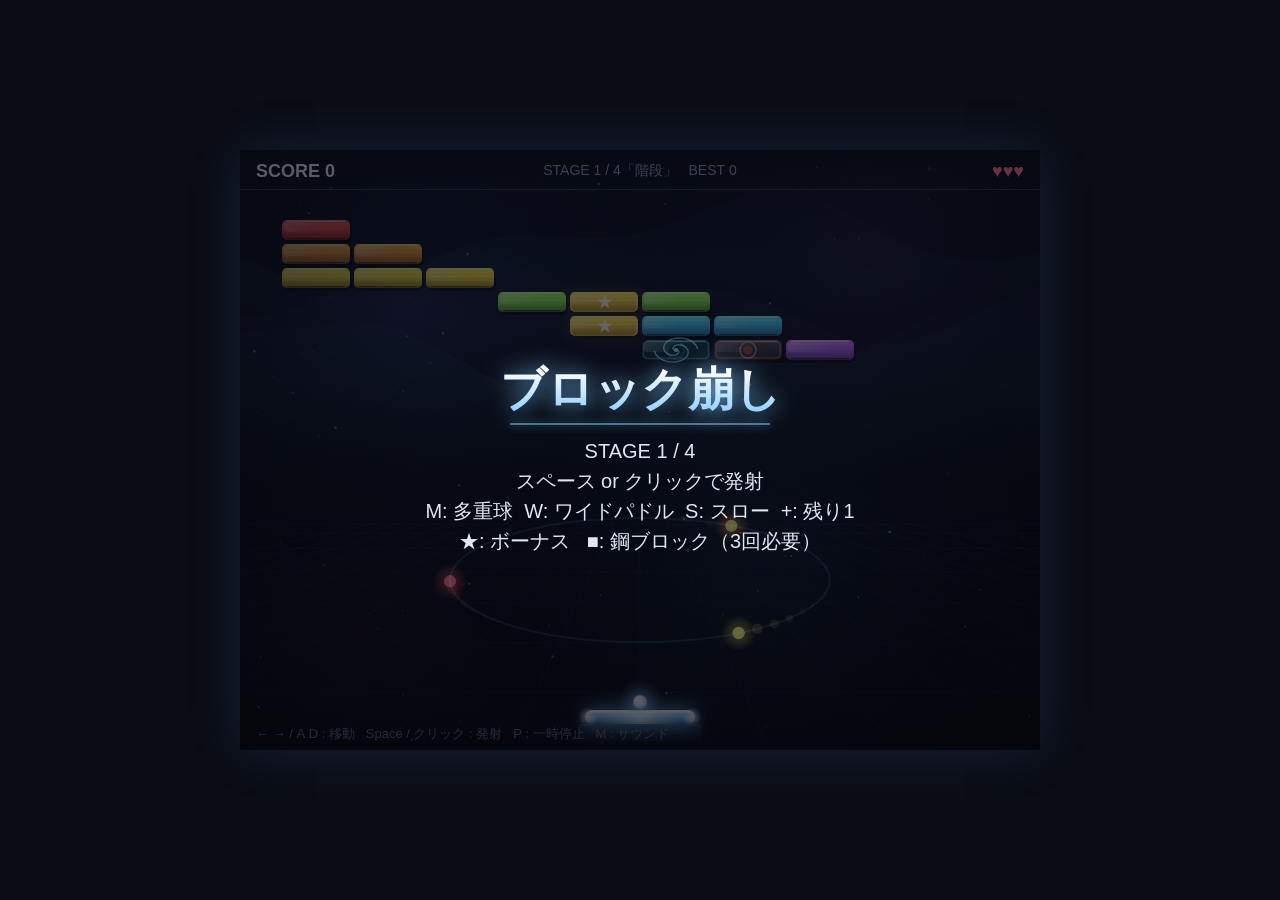
==== breakout.html @ e6abd3bf "新機能：ブロック配置パターンマップ51種（難易度別抽選で遊ぶたびに違うステージ）" ====
<!DOCTYPE html>
<html lang="ja">
<head>
<meta charset="UTF-8">
<title>ブロック崩し</title>
<style>
  html, body {
    margin: 0; height: 100%;
    background: #0a0d14;
    display: flex; align-items: center; justify-content: center;
    font-family: "Hiragino Kaku Gothic Pro", "Noto Sans JP", sans-serif;
  }
  canvas {
    background: #0b0f1a;
    box-shadow: 0 0 50px rgba(80, 140, 255, 0.15);
    max-width: 98vw; max-height: 98vh;
    touch-action: none;
  }
</style>
</head>
<body>
<canvas id="game" width="800" height="600"></canvas>
<script>
(() => {
"use strict";
const canvas = document.getElementById("game");
const ctx = canvas.getContext("2d");
const W = canvas.width, H = canvas.height;

// ---- 設定 ----
const PADDLE_BASE_W = 110, PADDLE_H = 14, PADDLE_Y = H - 40, PADDLE_SPEED = 520;
const BALL_R = 7, MAX_SPEED = 640;
const ROWS = 6, COLS = 10, GAP = 4, TOP = 70;
const BLOCK_W = 68, BLOCK_H = 20;
const ROW_COLORS = ["#ff5252", "#ff9f45", "#ffe14a", "#8bf05a", "#4ac6ff", "#b06bff"];
const STAGE_SPEEDS = [320, 375, 435, 500];
const CAP_R = 13, CAP_FALL = 130, CAP_DROP = 0.24;
const WIDE_MULT = 1.6, WIDE_TIME = 8;
const SLOW_MULT = 0.72, SLOW_TIME = 8;
const LASER_TIME = 7, LASER_CD = 0.5, FIRE_TIME = 6, SHIELD_TIME = 10;
// 反射角度ナビゲート（表示開始距離・線長・透明度をここで調整）
const NAV = { showDist: 240, len: 150, alpha: 0.34, dash: [5, 7] };
// 再帰ブロック（内部ミニステージ）
const RECURSE_BONUS = 500;
const MAX_LIVES = 5, MAX_BALLS = 8;
const CAP_TYPES = {
  multi: { label: "M", color: "#4ac6ff" },
  wide:  { label: "W", color: "#8bf05a" },
  slow:  { label: "S", color: "#ff9f45" },
  life:  { label: "+", color: "#ff52a3" },
  laser: { label: "L", color: "#ff6bd0" },
  fire:  { label: "F", color: "#ff7a3d" },
  shield:{ label: "D", color: "#59e6d0" }
};

function clamp(v, lo, hi) { return Math.max(lo, Math.min(hi, v)); }

function roundRect(x, y, w, h, r) {
  ctx.beginPath();
  if (ctx.roundRect) ctx.roundRect(x, y, w, h, r);
  else {
    ctx.moveTo(x + r, y);
    ctx.arcTo(x + w, y, x + w, y + h, r);
    ctx.arcTo(x + w, y + h, x, y + h, r);
    ctx.arcTo(x, y + h, x, y, r);
    ctx.arcTo(x, y, x + w, y, r);
    ctx.closePath();
  }
}

function shade(hex, amt) {
  const n = parseInt(hex.slice(1), 16);
  let r = (n >> 16) & 255, g = (n >> 8) & 255, b = n & 255;
  r = clamp(Math.round(r * (1 + amt)), 0, 255);
  g = clamp(Math.round(g * (1 + amt)), 0, 255);
  b = clamp(Math.round(b * (1 + amt)), 0, 255);
  return "rgb(" + r + "," + g + "," + b + ")";
}

function hexToRgba(hex, a) {
  const n = parseInt(hex.slice(1), 16);
  return "rgba(" + ((n >> 16) & 255) + "," + ((n >> 8) & 255) + "," + (n & 255) + "," + a + ")";
}

// ---- 状態 ----
const paddle = { x: W / 2 - PADDLE_BASE_W / 2, tx: W / 2 - PADDLE_BASE_W / 2, w: PADDLE_BASE_W };
let stage = 0;
let blocks = [], balls = [], caps = [];
let particles = [], popups = [], stars = [], rings = [], glows = [], sparks = [], dying = [], fireworks = [], shocks = [], meteors = [];
let score = 0, lives = 3, best = 0, combo = 0;
let state = "ready"; // ready | playing | paused | levelclear | win | lose
let wideT = 0, slowT = 0, clearT = 0, shakeT = 0, shakeMag = 0, comboT = 0;
let laserT = 0, laserCd = 0, fireT = 0, shieldT = 0;
let lasers = [];
// 階層システム（0=通常、1=内部ミニステージ）。将来の多階層拡張を見据えた構造。
let mode = 0;                 // 0 | 1
let zoom = { t: 0, dur: 0, x: 0, y: 0 }; // 突入/復帰のズーム演出
let savedOuter = null;        // 突入時の通常ステージ退避
let pendingRecurse = null;    // 復帰後に破壊する再帰ブロック
let returnToPaddle = false;   // 復帰演出終了後、ボールをパドル上の初期位置へ戻す
let justReturned = false;     // 復帰直後のready表示切り替え用
let navFade = 0;              // ナビ点線のフェード値
let paddleHitT = 0, wallHitT = 0, vignetteT = 0;
let muted = false;
try { best = parseInt(localStorage.getItem("breakout_best_v2"), 10) || 0; } catch (e) {}

function saveBest() {
  if (score > best) {
    best = score;
    try { localStorage.setItem("breakout_best_v2", String(best)); } catch (e) {}
  }
}

// ステージ配置パターンマップ（6行x10列 / 0=なし 1=通常 2=2打 3=3打）
const PATTERNS = [
  { n: "全埋め", g: ["1111111111","1111111111","1111111111","1111111111","1111111111","1111111111"] },
  { n: "市松", g: ["1212121212","2121212121","1212121212","2121212121","1212121212","2121212121"] },
  { n: "ダイヤ", g: ["0000110000","0011111100","0111111110","1111111111","0111111110","0011111100"] },
  { n: "要塞", g: ["1111111111","1222222221","1200000021","1200000021","1222222221","1111111111"] },
  { n: "ピラミッド", g: ["0000110000","0001111000","0011111100","0111111110","1111111111","1111111111"] },
  { n: "逆ピラミッド", g: ["1111111111","1111111111","0111111110","0011111100","0001111000","0000110000"] },
  { n: "大X", g: ["1000000001","0100000010","0010000100","0001001000","0000110000","0000110000"] },
  { n: "W字", g: ["1000000001","1001001001","1011001101","1111111111","1111111111","0111111110"] },
  { n: "アーチ", g: ["0001111000","0011111100","0110000110","1100000011","1100000011","1100000011"] },
  { n: "ねじれ", g: ["1111110000","0111111000","0011111100","0001111110","0000111111","0000011111"] },
  { n: "中央塊", g: ["0000000000","0001111000","0011111100","0011111100","0001111000","0000000000"] },
  { n: "両翼", g: ["1110000111","1110000111","1110000111","1110000111","1110000111","1110000111"] },
  { n: "中央縦壁", g: ["0000110000","0000110000","0000110000","0000110000","0000110000","0000110000"] },
  { n: "横じま", g: ["1111111111","0000000000","1111111111","0000000000","1111111111","0000000000"] },
  { n: "縦じま", g: ["1010101010","1010101010","1010101010","1010101010","1010101010","1010101010"] },
  { n: "枠", g: ["1111111111","1000000001","1000000001","1000000001","1000000001","1111111111"] },
  { n: "環", g: ["0111111110","1000000001","1001111001","1001111001","1000000001","0111111110"] },
  { n: "矢じり", g: ["0000110000","0001111000","0011001100","0110000110","1100000011","1000000001"] },
  { n: "ハート", g: ["0110000110","1111001111","1111111111","0111111110","0011111100","0001111000"] },
  { n: "すべすべ", g: ["0011111100","0111111110","1101101011","1111111111","0110110110","1100000011"] },
  { n: "かぎ括弧", g: ["1110000000","1110000000","1111111111","0000000111","0000000111","0000000111"] },
  { n: "ジグザグ", g: ["1110000000","0111000000","0011100000","0001110000","0000111000","0000011100"] },
  { n: "両端柱", g: ["1000000001","1000000001","1000000001","1000000001","1000000001","1111111111"] },
  { n: "階段", g: ["1000000000","1100000000","1110000000","0001110000","0000111000","0000011100"] },
  { n: "橋", g: ["1111111111","0000110000","0000110000","0000110000","0000110000","0000110000"] },
  { n: "トライデント", g: ["1100110011","1100110011","1100110011","1111111111","0000110000","0000110000"] },
  { n: "キャッスル", g: ["1001001001","1111111111","0111111110","0111111110","0111111110","1111111111"] },
  { n: "スロット", g: ["1111111111","1000000001","1011111101","1010000101","1011111101","1000000001"] },
  { n: "タイタン", g: ["3333333333","2222222222","1111111111","1111111111","1111111111","1111111111"] },
  { n: "前線", g: ["3222222223","2111111112","1111111111","0111111110","0011111100","0001111000"] },
  { n: "砲台", g: ["3000000003","1300000031","1130000311","1113003111","1111331111","1111111111"] },
  { n: "クォーター", g: ["3300000033","3300000033","0000000000","0000000000","3300000033","3300000033"] },
  { n: "中核", g: ["1111111111","1222222221","1233333321","1233333321","1222222221","1111111111"] },
  { n: "斜め市松", g: ["2121212121","1212121212","2121212121","1212121212","2121212121","1212121212"] },
  { n: "矢じり硬", g: ["0000330000","0003223000","0032112300","0321111230","3211111123","2111111112"] },
  { n: "二門", g: ["3300000033","1110000111","0111001110","0011111100","0001111000","0000110000"] },
  { n: "グラス", g: ["1111111111","0011111100","0001111000","0000110000","0001111000","0011111100"] },
  { n: "櫛", g: ["1111111111","1111111111","1010101010","1010101010","1010101010","1010101010"] },
  { n: "逆櫛", g: ["1010101010","1010101010","1010101010","1111111111","1111111111","1111111111"] },
  { n: "十字", g: ["0001111000","0001111000","1111111111","1111111111","0001111000","0001111000"] },
  { n: "ナックル", g: ["0111111110","1100000011","1000000001","1000000001","1100000011","0111111110"] },
  { n: "蜂の巣", g: ["0110011000","1111111111","0110011000","0110011000","1111111111","0110011000"] },
  { n: "稲妻", g: ["0001111111","0011111111","1111110000","0000000000","1111111111","1111111100"] },
  { n: "望楼", g: ["0001100000","0011110000","0111111000","1111111100","1111111110","1111111111"] },
  { n: "三峰", g: ["1100000011","1110000111","1111001111","1111111111","1111111111","1111111111"] },
  { n: "谷", g: ["1111001111","1111001111","0111001110","0110000110","0010000100","0000000000"] },
  { n: "額縁厚", g: ["2222222222","2000000002","2011111102","2011111102","2000000002","2222222222"] },
  { n: "羅針盤", g: ["0000300000","0000300000","3331113333","3331113333","0000300000","0000300000"] },
  { n: "凧", g: ["1111111111","0000000010","0111111010","0100001010","0101111010","0111111110"] },
  { n: "前衛線", g: ["2222222222","1111111111","0000000000","1111111111","0000000000","1100110011"] },
  { n: "渦", g: ["1111111111","0000000001","0111111101","0100000101","0111100101","0000000100"] },
];

// 難易度別インデックス（易:0-24中:25-42難:43-50）
const PAT_TIERS = [
  [0,1,2,4,5,6,10,11,12,13,14,15,16,17,20,21,22,23,24,36,39,45],
  [3,7,8,9,18,19,25,26,27,35,37,40,41,42,43,44,46,48,50],
  [28,29,30,31,32,33,34,38,47,49],
];
let stagePatternIdx = null; // 1プレイ中のステージ別パターン（reset(true)で再抽選）
let stageNames = ["", "", "", ""];
function pickStagePatterns() {
  const used = new Set();
  stagePatternIdx = [];
  stageNames = ["", "", "", ""];
  for (let s = 0; s < STAGE_SPEEDS.length; s++) {
    const tier = PAT_TIERS[Math.min(s, PAT_TIERS.length - 1)];
    let idx;
    do { idx = tier[(Math.random() * tier.length) | 0]; } while (used.has(idx));
    used.add(idx);
    stagePatternIdx[s] = idx;
  }
}
pickStagePatterns();

function makeBlocks(s) {
  const pat = PATTERNS[stagePatternIdx[s]];
  stageNames[s] = pat.n;
  const list = [];
  for (let r = 0; r < ROWS; r++) {
    for (let c = 0; c < COLS; c++) {
      const ch = pat.g[r].charCodeAt(c) - 48;
      if (ch <= 0) continue;
      const x = (W - (COLS * BLOCK_W + (COLS - 1) * GAP)) / 2 + c * (BLOCK_W + GAP);
      const y = TOP + r * (BLOCK_H + GAP);
      const hp = ch, kind = "normal";
      list.push({ x, y, w: BLOCK_W, h: BLOCK_H, hp, maxHp: hp, row: r, flash: 0, kind, hitX: 0, hitY: 0, hitShake: 0 });
    }
  }
  // ボーナス・鋼ブロックを配置
  if (list.length) {
    const bonusN = 2 + s;
    for (let i = 0; i < bonusN; i++) {
      const idx = (Math.random() * list.length) | 0;
      if (list[idx].kind === "normal") { list[idx].kind = "bonus"; list[idx].hp = list[idx].maxHp = 1; }
    }
    if (s >= 2) {
      const steelN = s === 3 ? 5 : 2;
      for (let i = 0; i < steelN; i++) {
        const idx = (Math.random() * list.length) | 0;
        if (list[idx].kind === "normal") { list[idx].kind = "steel"; list[idx].hp = list[idx].maxHp = 3; }
      }
    }
    const bombN = s >= 2 ? 2 : 1;
    for (let i = 0; i < bombN; i++) {
      const idx = (Math.random() * list.length) | 0;
      if (list[idx].kind === "normal") { list[idx].kind = "bomb"; list[idx].hp = list[idx].maxHp = 1; }
    }
    // 再帰ブロック（各ステージ1個）
    for (let i = 0; i < 12; i++) {
      const idx = (Math.random() * list.length) | 0;
      if (list[idx].kind === "normal") { list[idx].kind = "recurse"; list[idx].hp = list[idx].maxHp = 1; break; }
    }
  }
  return list;
}

function makeMiniBlocks() {
  // 内部ミニステージ用の固定レイアウト（12個）
  const list = [];
  const bw = 46, bh = 16, gap = 4;
  const rows = [
    [1, 1, 1, 1, 1],
    [0, 1, 1, 1, 0],
    [1, 2, 2, 2, 1],
  ];
  const x0 = (W - (5 * bw + 4 * gap)) / 2;
  const y0 = 130;
  for (let r = 0; r < rows.length; r++) {
    for (let c = 0; c < 5; c++) {
      const hp = rows[r][c];
      if (!hp) continue;
      list.push({ x: x0 + c * (bw + gap), y: y0 + r * (bh + gap), w: bw, h: bh, hp, maxHp: hp, row: r, flash: 0, kind: hp >= 2 ? "bonus" : "normal", hitX: 0, hitY: 0, hitShake: 0 });
    }
  }
  return list;
}

function makeStars() {
  const list = [];
  for (let i = 0; i < 140; i++) {
    const depth = Math.random();
    list.push({
      x: Math.random() * W, y: Math.random() * H,
      r: 0.4 + depth * 1.8, ph: Math.random() * Math.PI * 2,
      tw: 0.8 + Math.random() * 2.4, vy: 2 + depth * 14,
      depth, cross: Math.random() < 0.12
    });
  }
  return list;
}

function makeNebula() {
  const off = document.createElement("canvas");
  off.width = W; off.height = H;
  const oc = off.getContext("2d");
  const blobs = [
    { x: W * 0.2, y: H * 0.25, r: 260, c: "rgba(70,110,220,0.16)" },
    { x: W * 0.8, y: H * 0.15, r: 220, c: "rgba(150,70,200,0.13)" },
    { x: W * 0.65, y: H * 0.7, r: 300, c: "rgba(40,140,190,0.10)" },
    { x: W * 0.15, y: H * 0.8, r: 200, c: "rgba(200,80,140,0.08)" }
  ];
  for (const b of blobs) {
    const g = oc.createRadialGradient(b.x, b.y, 0, b.x, b.y, b.r);
    g.addColorStop(0, b.c);
    g.addColorStop(1, "rgba(0,0,0,0)");
    oc.fillStyle = g;
    oc.fillRect(b.x - b.r, b.y - b.r, b.r * 2, b.r * 2);
  }
  return off;
}
const nebulaImg = makeNebula();

function drawMiniBackground(t) {
  // 内部ステージ専用背景：深い青緑＋遠近の渦と枠
  const bg = ctx.createLinearGradient(0, 0, 0, H);
  bg.addColorStop(0, "#041a20");
  bg.addColorStop(0.6, "#03141a");
  bg.addColorStop(1, "#01080c");
  ctx.fillStyle = bg;
  ctx.fillRect(0, 0, W, H);
  // 背景の渦（内側へ続く空間の表現）
  ctx.save();
  ctx.globalAlpha = 0.10;
  ctx.strokeStyle = "#3fd0e8";
  ctx.lineWidth = 1.2;
  const cx = W / 2, cy = H * 0.42;
  for (const off of [0, Math.PI]) {
    ctx.beginPath();
    for (let i = 0; i <= 90; i++) {
      const a = t * 0.35 + off + i * 0.14;
      const r = 8 + i * 4.2;
      const px = cx + Math.cos(a) * r, py = cy + Math.sin(a) * r * 0.62;
      if (i === 0) ctx.moveTo(px, py); else ctx.lineTo(px, py);
    }
    ctx.stroke();
  }
  ctx.restore();
  // 内側の発光枠
  ctx.save();
  ctx.strokeStyle = "rgba(126,232,255,0.35)";
  ctx.lineWidth = 2;
  ctx.shadowColor = "#7ee8ff";
  ctx.shadowBlur = 14;
  roundRect(10, 48, W - 20, H - 58, 12);
  ctx.stroke();
  ctx.restore();
  // 四点のコーナーマーカー
  ctx.save();
  ctx.strokeStyle = "rgba(126,232,255,0.6)";
  ctx.lineWidth = 2.5;
  for (const [gx, gy, sx, sy] of [[16, 54, 1, 1], [W - 16, 54, -1, 1], [16, H - 16, 1, -1], [W - 16, H - 16, -1, -1]]) {
    ctx.beginPath();
    ctx.moveTo(gx + sx * 18, gy);
    ctx.lineTo(gx, gy);
    ctx.lineTo(gx, gy + sy * 18);
    ctx.stroke();
  }
  ctx.restore();
}

function drawBackground(t) {
  if (mode === 1) { drawMiniBackground(t); return; }
  const bg = ctx.createLinearGradient(0, 0, 0, H);
  bg.addColorStop(0, "#0d1526");
  bg.addColorStop(0.5, "#0a0f1d");
  bg.addColorStop(1, "#05070d");
  ctx.fillStyle = bg;
  ctx.fillRect(0, 0, W, H);

  ctx.drawImage(nebulaImg, 0, 0);

  // 床の遠近グリッド（下部に奥行き）
  ctx.save();
  ctx.globalAlpha = 0.10;
  ctx.strokeStyle = "#4a76b8";
  ctx.lineWidth = 1;
  const horizon = H * 0.62;
  for (let i = 1; i <= 8; i++) {
    const y = horizon + Math.pow(i / 8, 2.2) * (H - horizon);
    ctx.beginPath();
    ctx.moveTo(0, y); ctx.lineTo(W, y);
    ctx.stroke();
  }
  for (let i = -10; i <= 10; i++) {
    ctx.beginPath();
    ctx.moveTo(W / 2 + i * 26, horizon);
    ctx.lineTo(W / 2 + i * 130, H);
    ctx.stroke();
  }
  ctx.restore();

  // オーロラ
  ctx.save();
  ctx.globalCompositeOperation = "lighter";
  for (let k = 0; k < 3; k++) {
    const hue = [200, 265, 165][k];
    const yBase = 90 + k * 55;
    const grad = ctx.createLinearGradient(0, yBase - 70, 0, yBase + 130);
    grad.addColorStop(0, "hsla(" + hue + ",80%,60%,0)");
    grad.addColorStop(0.5, "hsla(" + hue + ",80%,60%,0.055)");
    grad.addColorStop(1, "hsla(" + hue + ",80%,60%,0)");
    ctx.fillStyle = grad;
    ctx.beginPath();
    ctx.moveTo(0, H);
    for (let x = 0; x <= W; x += 16) {
      const y = yBase + Math.sin(x * 0.008 + t * 0.35 + k * 2.1) * 34 + Math.sin(x * 0.021 - t * 0.22 + k) * 16;
      ctx.lineTo(x, y);
    }
    ctx.lineTo(W, H);
    ctx.closePath();
    ctx.fill();
  }
  ctx.restore();

  // 星（遠景→近景、瞬きと流線）
  for (const s of stars) {
    const a = 0.12 + 0.5 * s.depth * (0.5 + 0.5 * Math.sin(t * s.tw + s.ph));
    ctx.fillStyle = "rgba(190,210,255," + a.toFixed(2) + ")";
    ctx.fillRect(s.x, s.y, s.r, s.r);
    if (s.cross && s.depth > 0.7) {
      ctx.save();
      ctx.globalAlpha = a * 0.8;
      ctx.strokeStyle = "rgba(210,230,255,0.8)";
      ctx.lineWidth = 0.8;
      ctx.beginPath();
      ctx.moveTo(s.x - 3, s.y); ctx.lineTo(s.x + 3, s.y);
      ctx.moveTo(s.x, s.y - 3); ctx.lineTo(s.x, s.y + 3);
      ctx.stroke();
      ctx.restore();
    }
  }

  // 流れ星
  ctx.save();
  ctx.globalCompositeOperation = "lighter";
  for (const m of meteors) {
    const a = m.life / m.max;
    const vm = Math.hypot(m.vx, m.vy) || 1;
    const tl = 60 * a;
    const g = ctx.createLinearGradient(m.x, m.y, m.x - (m.vx / vm) * tl, m.y - (m.vy / vm) * tl);
    g.addColorStop(0, "rgba(220,240,255," + (0.8 * a).toFixed(2) + ")");
    g.addColorStop(1, "rgba(220,240,255,0)");
    ctx.strokeStyle = g;
    ctx.lineWidth = 1.8;
    ctx.beginPath();
    ctx.moveTo(m.x, m.y);
    ctx.lineTo(m.x - (m.vx / vm) * tl, m.y - (m.vy / vm) * tl);
    ctx.stroke();
    ctx.fillStyle = "rgba(240,250,255," + (0.9 * a).toFixed(2) + ")";
    ctx.beginPath();
    ctx.arc(m.x, m.y, 1.6, 0, Math.PI * 2);
    ctx.fill();
  }
  ctx.restore();
}

function reset(full) {
  if (full) { stage = 0; score = 0; lives = 3; pickStagePatterns(); }
  blocks = makeBlocks(stage);
  balls = [{ x: paddle.x + paddle.w / 2, y: PADDLE_Y - BALL_R - 1, vx: 0, vy: 0, stuck: true, sp: STAGE_SPEEDS[stage], trail: [] }];
  caps = []; particles = []; popups = []; rings = [];
  glows = []; sparks = []; dying = []; fireworks = []; shocks = []; meteors = []; lasers = [];
  combo = 0; wideT = 0; slowT = 0; shakeT = 0;
  laserT = 0; laserCd = 0; fireT = 0; shieldT = 0;
  state = "ready";
}

function launch() {
  let launched = false;
  for (const b of balls) {
    if (b.stuck) {
      const a = -Math.PI / 2 + (Math.random() * 0.6 - 0.3);
      b.vx = Math.cos(a) * b.sp;
      b.vy = Math.sin(a) * b.sp;
      b.stuck = false;
      launched = true;
    }
  }
  if (launched) { state = "playing"; justReturned = false; }
}

function togglePause() {
  if (state === "playing" || state === "ready") state = "paused";
  else if (state === "paused") state = balls.some(b => b.stuck) ? "ready" : "playing";
}

// ---- 効果 ----
function spawnBurst(x, y, color, n) {
  for (let i = 0; i < n; i++) {
    const a = Math.random() * Math.PI * 2, sp = 60 + Math.random() * 140;
    particles.push({ x, y, vx: Math.cos(a) * sp, vy: Math.sin(a) * sp, life: 0.5 + Math.random() * 0.3, max: 0.8, color, r: 2 + Math.random() * 2.5 });
  }
}
function spawnShards(bl, color) {
  const hw = bl.w / 2, hh = bl.h / 2;
  for (let i = 0; i < 6; i++) {
    const sx = bl.x + (i % 3) * hw, sy = bl.y + (i < 3 ? 0 : hh);
    particles.push({
      x: sx + hw / 2, y: sy + hh / 2,
      vx: (sx - bl.x - hw + (Math.random() * 20 - 10)) * 2.2,
      vy: -60 - Math.random() * 120,
      g: 420, rot: Math.random() * Math.PI, vr: (Math.random() * 2 - 1) * 8,
      life: 0.55 + Math.random() * 0.25, max: 0.8, color,
      r: Math.min(hw, hh) * (0.5 + Math.random() * 0.35), shard: true
    });
  }
}
function addPopup(x, y, text, color) {
  popups.push({ x, y, text, color, life: 0.8, max: 0.8 });
}
function shake(mag, dur) { shakeMag = mag; shakeT = dur; }
function spawnRing(x, y, color, max) {
  rings.push({ x, y, r: 6, max: max || 34, life: 0.35, maxLife: 0.35, color });
}
function spawnShock(x, y, color) {
  shocks.push({ x, y, r: 4, life: 0.4, maxLife: 0.4, color });
}
function addGlow(x, y, r, color, strength) {
  glows.push({ x, y, r, color, s: strength });
}
function spawnSparks(x, y, color, n, spread) {
  for (let i = 0; i < n; i++) {
    const a = Math.random() * Math.PI * 2;
    const sp = 60 + Math.random() * (spread || 180);
    sparks.push({ x, y, vx: Math.cos(a) * sp, vy: Math.sin(a) * sp - 40, life: 0.25 + Math.random() * 0.3, max: 0.55, color, len: 3 + Math.random() * 5 });
  }
}
function spawnFirework(x, y) {
  const hue = (Math.random() * 360) | 0;
  const n = 26 + (Math.random() * 14 | 0);
  for (let i = 0; i < n; i++) {
    const a = (i / n) * Math.PI * 2 + Math.random() * 0.2;
    const sp = 90 + Math.random() * 160;
    fireworks.push({ x, y, vx: Math.cos(a) * sp, vy: Math.sin(a) * sp, life: 0.7 + Math.random() * 0.5, max: 1.2, color: "hsl(" + hue + ",90%,65%)" });
  }
  spawnRing(x, y, "hsl(" + hue + ",90%,70%)", 60);
}

// ---- 音 ----
let actx = null;
function initAudio() {
  if (!actx) {
    try { actx = new (window.AudioContext || window.webkitAudioContext)(); } catch (e) { actx = null; }
  }
  if (actx && actx.state === "suspended") actx.resume();
}
function beep(freq, dur, type, gain) {
  if (!actx || muted) return;
  try {
    const o = actx.createOscillator(), g = actx.createGain();
    o.type = type || "sine";
    o.frequency.value = freq;
    g.gain.setValueAtTime(gain || 0.15, actx.currentTime);
    g.gain.exponentialRampToValueAtTime(0.001, actx.currentTime + dur);
    o.connect(g).connect(actx.destination);
    o.start();
    o.stop(actx.currentTime + dur);
  } catch (e) { /* 音はなくてもいい */ }
}

function winJingle() {
  [523, 659, 784, 1047].forEach((f, i) => setTimeout(() => beep(f, 0.22, "triangle", 0.2), i * 130));
}

// ---- 入力 ----
const keys = {};
addEventListener("keydown", (e) => {
  if (["Space", "ArrowLeft", "ArrowRight", "ArrowUp", "ArrowDown"].includes(e.code)) e.preventDefault();
  keys[e.code] = true;
  initAudio();
  if (e.code === "Space" && state === "ready") launch();
  if ((e.code === "Enter" || e.code === "Space") && (state === "win" || state === "lose")) reset(true);
  if ((e.code === "KeyP" || e.code === "Escape") && !e.repeat) togglePause();
  if (e.code === "KeyM" && !e.repeat) muted = !muted;
});
addEventListener("keyup", (e) => { keys[e.code] = false; });

function pointerX(e) {
  const rect = canvas.getBoundingClientRect();
  return (e.clientX - rect.left) * (W / rect.width);
}
function movePaddle(x) {
  paddle.tx = clamp(x - paddle.w / 2, 0, W - paddle.w);
}
canvas.addEventListener("mousemove", (e) => movePaddle(pointerX(e)));
canvas.addEventListener("mousedown", () => {
  initAudio();
  if (state === "ready") launch();
  else if (state === "paused") state = balls.some(b => b.stuck) ? "ready" : "playing";
  else if (state === "win" || state === "lose") reset(true);
});
canvas.addEventListener("touchstart", (e) => {
  e.preventDefault();
  initAudio();
  if (e.touches.length) movePaddle(pointerX(e.touches[0]));
  if (state === "ready") launch();
  else if (state === "paused") state = balls.some(b => b.stuck) ? "ready" : "playing";
  else if (state === "win" || state === "lose") reset(true);
}, { passive: false });
canvas.addEventListener("touchmove", (e) => {
  e.preventDefault();
  if (e.touches.length) movePaddle(pointerX(e.touches[0]));
}, { passive: false });

// ---- 衝突 ----
function collideWalls(b) {
  if (b.x < BALL_R) { b.x = BALL_R; b.vx = Math.abs(b.vx); beep(150, 0.05, "square", 0.12); spawnSparks(BALL_R, b.y, "#9ecbff", 6, 140); wallHitT = 0.12; }
  else if (b.x > W - BALL_R) { b.x = W - BALL_R; b.vx = -Math.abs(b.vx); beep(150, 0.05, "square", 0.12); spawnSparks(W - BALL_R, b.y, "#9ecbff", 6, 140); wallHitT = 0.12; }
  if (b.y < BALL_R) { b.y = BALL_R; b.vy = Math.abs(b.vy); beep(150, 0.05, "square", 0.12); spawnSparks(b.x, BALL_R, "#9ecbff", 6, 140); wallHitT = 0.12; }
}

// 水平走行防止：バー接触・ブロック破壊から一定時間経過すると斜め上へ修正
const IDLE_STEER = 10;
function steerIdleBalls(dt) {
  for (const b of balls) {
    if (b.stuck) continue;
    b.idleT = (b.idleT || 0) + dt;
    if (b.idleT >= IDLE_STEER) {
      b.idleT = 0;
      const sp = Math.hypot(b.vx, b.vy) || b.sp;
      const a = Math.atan2(b.vy, b.vx);
      const dir = b.vx >= 0 ? 1 : -1;
      const na = dir === 1 ? -Math.PI / 4 : -Math.PI * 3 / 4;
      let da = na - a;
      while (da > Math.PI) da -= Math.PI * 2;
      while (da < -Math.PI) da += Math.PI * 2;
      const turn = clamp(da, -0.5, 0.5);
      const a2 = a + turn;
      b.vx = Math.cos(a2) * sp;
      b.vy = Math.sin(a2) * sp;
      if (b.vy > -sp * 0.35) b.vy = -sp * 0.35;
      spawnRing(b.x, b.y, "#7ec8ff", 26);
      beep(320, 0.05, "sine", 0.1);
    }
  }
}

function collidePaddle(b) {
  if (b.vy <= 0) return;
  if (b.y + BALL_R >= PADDLE_Y && b.y - BALL_R < PADDLE_Y + PADDLE_H &&
      b.x >= paddle.x - BALL_R && b.x <= paddle.x + paddle.w + BALL_R) {
    const rel = clamp((b.x - (paddle.x + paddle.w / 2)) / (paddle.w / 2), -1, 1);
    const a = rel * (Math.PI * 0.35);
    b.sp = Math.min(b.sp * 1.05, MAX_SPEED);
    b.vx = Math.sin(a) * b.sp;
    b.vy = -Math.cos(a) * b.sp;
    b.y = PADDLE_Y - BALL_R;
    b.idleT = 0;
    paddleHitT = 0.18;
    spawnSparks(b.x, PADDLE_Y, wideT > 0 ? "#8bf05a" : "#6ab8ff", 8, 200);
    spawnRing(b.x, PADDLE_Y, wideT > 0 ? "#8bf05a" : "#6ab8ff", 26);
    if (combo >= 3) addPopup(b.x, b.y - 26, "COMBO " + combo, "#ffe14a");
    combo = 0;
    beep(240, 0.06, "square", 0.18);
  }
}

function dropCap(bl) {
  const types = ["multi", "wide", "slow", "life", "laser", "fire", "shield"];
  caps.push({ x: bl.x + bl.w / 2, y: bl.y + bl.h / 2, type: types[(Math.random() * types.length) | 0] });
}

function maybeDropCap(bl) {
  if (Math.random() >= CAP_DROP) return;
  dropCap(bl);
}

function applyCap(c) {
  beep(660, 0.12, "sine", 0.22);
  spawnBurst(c.x, c.y, CAP_TYPES[c.type].color, 10);
  if (c.type === "multi") {
    const src = balls.find(x => !x.stuck);
    if (src && balls.length < MAX_BALLS) {
      const a = Math.atan2(src.vy, src.vx) + (Math.random() < 0.5 ? 0.5 : -0.5);
      balls.push({ x: src.x, y: src.y, vx: Math.cos(a) * src.sp, vy: Math.sin(a) * src.sp, stuck: false, sp: src.sp, trail: [] });
    }
  } else if (c.type === "wide") {
    wideT = WIDE_TIME;
  } else if (c.type === "slow") {
    slowT = SLOW_TIME;
  } else if (c.type === "life") {
    lives = Math.min(lives + 1, MAX_LIVES);
  } else if (c.type === "laser") {
    laserT = LASER_TIME;
  } else if (c.type === "fire") {
    fireT = FIRE_TIME;
  } else if (c.type === "shield") {
    shieldT = SHIELD_TIME;
  }
}

function enterRecurse(bl, b) {
  // 通常ステージを退避し、ズーム演出後に内部ミニステージへ
  savedOuter = {
    blocks: blocks, balls: balls, caps: caps,
    wideT: wideT, slowT: slowT, laserT: laserT, fireT: fireT, shieldT: shieldT
  };
  pendingRecurse = bl;
  b.x = bl.x + bl.w / 2; b.y = bl.y + bl.h / 2;
  b.vx = 0; b.vy = 0;
  zoom = { t: 0, dur: 0.55, x: bl.x + bl.w / 2, y: bl.y + bl.h / 2 };
  state = "zoomin";
  spawnRing(bl.x + bl.w / 2, bl.y + bl.h / 2, "#7ee8ff", 60);
  spawnShock(bl.x + bl.w / 2, bl.y + bl.h / 2, "#7ee8ff");
  beep(700, 0.18, "sine", 0.18);
  setTimeout(() => beep(1200, 0.14, "sine", 0.14), 120);
}

function startMini() {
  mode = 1;
  blocks = makeMiniBlocks();
  balls = [{ x: paddle.x + paddle.w / 2, y: PADDLE_Y - BALL_R - 1, vx: 0, vy: 0, stuck: true, sp: STAGE_SPEEDS[stage], trail: [] }];
  caps = []; lasers = [];
  state = "ready";
}

function exitRecurse() {
  // 内部から破裂して復帰
  const bl = pendingRecurse;
  mode = 0;
  blocks = savedOuter.blocks;
  balls = savedOuter.balls;
  caps = savedOuter.caps;
  wideT = savedOuter.wideT; slowT = savedOuter.slowT; laserT = savedOuter.laserT;
  fireT = savedOuter.fireT; shieldT = savedOuter.shieldT;
  savedOuter = null; pendingRecurse = null;
  if (bl) {
    const idx = blocks.indexOf(bl);
    if (idx >= 0) blocks.splice(idx, 1);
    dying.push({ x: bl.x, y: bl.y, w: bl.w, h: bl.h, color: "#7ee8ff", life: 0.3, maxLife: 0.3 });
    spawnBurst(bl.x + bl.w / 2, bl.y + bl.h / 2, "#7ee8ff", 22);
    spawnShards(bl, "#7ee8ff");
    spawnRing(bl.x + bl.w / 2, bl.y + bl.h / 2, "#7ee8ff", 90);
    spawnShock(bl.x + bl.w / 2, bl.y + bl.h / 2, "#9ff0ff");
    addGlow(bl.x + bl.w / 2, bl.y + bl.h / 2, 180, "#7ee8ff", 0.5);
    shake(6, 0.2);
    // ボールは復帰後、パドル上の初期位置で待发射（スペース/クリックで発射）
    balls = [{ x: paddle.x + paddle.w / 2, y: PADDLE_Y - BALL_R - 1, vx: 0, vy: 0, stuck: true, sp: STAGE_SPEEDS[stage], trail: [] }];
  }
  score += RECURSE_BONUS;
  addPopup(W / 2, H / 2 - 40, "INNER CLEAR +" + RECURSE_BONUS, "#7ee8ff");
  zoom = { t: 0, dur: 0.4, x: 0, y: 0 };
  state = "zoomout";
  returnToPaddle = true;
  beep(300, 0.2, "triangle", 0.22);
}

function explodeBlock(bl) {
  const cx = bl.x + bl.w / 2, cy = bl.y + bl.h / 2, R = 95;
  spawnRing(cx, cy, "#ff8a4a", 120);
  spawnShock(cx, cy, "#ffb060");
  spawnBurst(cx, cy, "#ff8a4a", 26);
  spawnSparks(cx, cy, "#ffd54a", 18, 320);
  addGlow(cx, cy, 200, "#ff8a4a", 0.55);
  shake(7, 0.22);
  beep(120, 0.25, "sawtooth", 0.25);
  const victims = blocks.filter(o => Math.hypot(o.x + o.w / 2 - cx, o.y + o.h / 2 - cy) <= R);
  for (const o of victims) {
    const idx = blocks.indexOf(o);
    if (idx < 0) continue;
    blocks.splice(idx, 1);
    const vc = o.kind === "bomb" ? "#ff8a4a" : o.kind === "steel" ? "#c3ccdd" : ROW_COLORS[o.row];
    dying.push({ x: o.x, y: o.y, w: o.w, h: o.h, color: vc, life: 0.28, maxLife: 0.28 });
    spawnBurst(o.x + o.w / 2, o.y + o.h / 2, vc, 8);
    score += 40;
    addPopup(o.x + o.w / 2, o.y - 6, "+40", "#ffb060");
    if (o.kind === "bomb") explodeBlock(o);
    else if (o.kind !== "steel") maybeDropCap(o);
  }
}

function collideBlocks(b) {
  for (let i = blocks.length - 1; i >= 0; i--) {
    const bl = blocks[i];
    const cx = clamp(b.x, bl.x, bl.x + bl.w);
    const cy = clamp(b.y, bl.y, bl.y + bl.h);
    const dx = b.x - cx, dy = b.y - cy;
    if (dx * dx + dy * dy > BALL_R * BALL_R) continue;
    const pierce = fireT > 0 && bl.kind !== "steel" && bl.kind !== "bomb";
    if (!pierce) {
      if (Math.abs(dx) > Math.abs(dy)) {
        b.x = cx + (dx >= 0 ? BALL_R : -BALL_R);
        b.vx = (dx >= 0 ? 1 : -1) * Math.abs(b.vx);
      } else {
        b.y = cy + (dy >= 0 ? BALL_R : -BALL_R);
        b.vy = (dy >= 0 ? 1 : -1) * Math.abs(b.vy);
      }
    }
    combo++;
    comboT = 2.2;
    b.idleT = 0;
    if (bl.kind === "recurse" && mode === 0) {
      enterRecurse(bl, b);
      return true;
    }
    bl.flash = 1;
    bl.hitShake = 1;
    bl.hitX = b.vx >= 0 ? -1 : 1;
    bl.hitY = b.vy >= 0 ? -1 : 1;
    const mult = 1 + Math.min(combo, 20) * 0.05;
    const destroyed = (--bl.hp <= 0);
    if (destroyed && bl.kind === "bomb") explodeBlock(bl);
    let base;
    if (bl.kind === "bonus") base = destroyed ? 150 : 30;
    else if (bl.kind === "steel") base = destroyed ? 200 : 40;
    else base = destroyed ? (bl.maxHp === 2 ? 100 : 50) : 25;
    const pts = Math.round(base * mult);
    score += pts;
    addPopup(bl.x + bl.w / 2, bl.y - 6, "+" + pts, destroyed ? "#ffffff" : "#9aa7c7");
    if (destroyed) {
      blocks.splice(i, 1);
      const burstColor = bl.kind === "bonus" ? "#ffd54a" : bl.kind === "steel" ? "#c3ccdd" : bl.kind === "bomb" ? "#ff8a4a" : ROW_COLORS[bl.row];
      dying.push({ x: bl.x, y: bl.y, w: bl.w, h: bl.h, color: burstColor, life: 0.28, maxLife: 0.28 });
      spawnBurst(bl.x + bl.w / 2, bl.y + bl.h / 2, burstColor, bl.kind === "bonus" ? 18 : 12);
      spawnShards(bl, burstColor);
      spawnRing(bl.x + bl.w / 2, bl.y + bl.h / 2, burstColor, bl.kind === "bonus" ? 46 : 32);
      spawnShock(bl.x + bl.w / 2, bl.y + bl.h / 2, burstColor);
      spawnSparks(bl.x + bl.w / 2, bl.y + bl.h / 2, burstColor, bl.kind === "bonus" ? 14 : 8, 240);
      addGlow(bl.x + bl.w / 2, bl.y + bl.h / 2, bl.kind === "bonus" ? 130 : 90, burstColor, bl.kind === "bonus" ? 0.5 : 0.32);
      shake(bl.kind === "bonus" ? 4 : 2.5, 0.14);
      if (bl.kind === "bonus") dropCap(bl);
      else if (bl.kind !== "steel") maybeDropCap(bl);
    }
    beep(destroyed ? 420 + Math.min(combo, 20) * 15 : 330, destroyed ? 0.07 : 0.05, "triangle", destroyed ? 0.2 : 0.15);
    return true;
  }
  return false;
}

// ---- 更新 ----
function update(dt) {
  if (keys["ArrowLeft"] || keys["KeyA"]) paddle.tx -= PADDLE_SPEED * dt;
  if (keys["ArrowRight"] || keys["KeyD"]) paddle.tx += PADDLE_SPEED * dt;
  paddle.tx = clamp(paddle.tx, 0, W - paddle.w);
  paddle.x += (paddle.tx - paddle.x) * Math.min(1, dt * 18);
  const targetW = PADDLE_BASE_W * (wideT > 0 ? WIDE_MULT : 1);
  paddle.w += (targetW - paddle.w) * Math.min(1, dt * 10);
  paddle.x = clamp(paddle.x, 0, W - paddle.w);
  paddle.tx = clamp(paddle.tx, 0, W - paddle.w);

  if (wideT > 0) wideT = Math.max(0, wideT - dt);
  if (slowT > 0) slowT = Math.max(0, slowT - dt);
  if (laserT > 0) laserT = Math.max(0, laserT - dt);
  if (laserCd > 0) laserCd = Math.max(0, laserCd - dt);
  if (fireT > 0) fireT = Math.max(0, fireT - dt);
  if (shieldT > 0) shieldT = Math.max(0, shieldT - dt);
  if (shakeT > 0) shakeT = Math.max(0, shakeT - dt);

  for (const s of stars) {
    s.y += s.vy * dt;
    if (s.y > H) { s.y = -2; s.x = Math.random() * W; }
  }
  for (const bl of blocks) {
    if (bl.flash > 0) bl.flash = Math.max(0, bl.flash - dt * 4);
    if (bl.hitShake > 0) bl.hitShake = Math.max(0, bl.hitShake - dt * 7);
  }

  for (let i = particles.length - 1; i >= 0; i--) {
    const p = particles[i];
    p.life -= dt;
    if (p.life <= 0) { particles.splice(i, 1); continue; }
    p.x += p.vx * dt; p.y += p.vy * dt; p.vy += (p.g || 200) * dt;
    if (p.shard) p.rot += p.vr * dt;
  }
  for (let i = popups.length - 1; i >= 0; i--) {
    popups[i].life -= dt;
    popups[i].y -= 24 * dt;
    if (popups[i].life <= 0) popups.splice(i, 1);
  }
  for (let i = rings.length - 1; i >= 0; i--) {
    const r = rings[i];
    r.life -= dt;
    if (r.life <= 0) { rings.splice(i, 1); continue; }
    const k = 1 - r.life / r.maxLife;
    r.r = 6 + (r.max - 6) * k;
  }
  for (let i = sparks.length - 1; i >= 0; i--) {
    const s = sparks[i];
    s.life -= dt;
    if (s.life <= 0) { sparks.splice(i, 1); continue; }
    s.x += s.vx * dt; s.y += s.vy * dt; s.vy += 320 * dt;
  }
  for (let i = dying.length - 1; i >= 0; i--) {
    dying[i].life -= dt;
    if (dying[i].life <= 0) dying.splice(i, 1);
  }
  for (let i = fireworks.length - 1; i >= 0; i--) {
    const f = fireworks[i];
    f.life -= dt;
    if (f.life <= 0) { fireworks.splice(i, 1); continue; }
    f.x += f.vx * dt; f.y += f.vy * dt;
    f.vx *= 0.985; f.vy = f.vy * 0.985 + 60 * dt;
  }
  for (let i = glows.length - 1; i >= 0; i--) {
    glows[i].s -= dt * 1.6;
    if (glows[i].s <= 0) glows.splice(i, 1);
  }
  for (let i = shocks.length - 1; i >= 0; i--) {
    const s = shocks[i];
    s.life -= dt;
    if (s.life <= 0) { shocks.splice(i, 1); continue; }
    const k = 1 - s.life / s.maxLife;
    s.r = 4 + 120 * (1 - Math.pow(1 - k, 3));
  }
  // 流れ星
  if (Math.random() < dt * 0.35) {
    const mx = Math.random() * W, my = Math.random() * H * 0.35;
    const va = Math.PI * (0.15 + Math.random() * 0.2);
    const sp = 320 + Math.random() * 260;
    meteors.push({ x: mx, y: my, vx: Math.cos(va) * sp * (Math.random() < 0.5 ? -1 : 1), vy: Math.sin(va) * sp, life: 0.9, max: 0.9 });
  }
  for (let i = meteors.length - 1; i >= 0; i--) {
    const m = meteors[i];
    m.life -= dt;
    if (m.life <= 0) { meteors.splice(i, 1); continue; }
    m.x += m.vx * dt; m.y += m.vy * dt;
  }
  if (paddleHitT > 0) paddleHitT = Math.max(0, paddleHitT - dt);
  if (wallHitT > 0) wallHitT = Math.max(0, wallHitT - dt);
  if (vignetteT > 0) vignetteT = Math.max(0, vignetteT - dt * 0.8);

  if (state === "paused" || state === "win" || state === "lose") return;

  // 反射角度ナビ：ボールがパドルへ接近中のみフェードイン／ヒットで即消え
  let navNear = false;
  for (const b of balls) {
    if (!b.stuck && b.vy > 0 && b.y < PADDLE_Y && PADDLE_Y - b.y < NAV.showDist) { navNear = true; break; }
  }
  navFade += ((navNear ? 1 : 0) - navFade) * Math.min(1, dt * 8);
  if (paddleHitT > 0) navFade = 0;

  // 再帰ブロックの突入/復帰ズーム演出（この間、ステージ進行は止まる）
  if (state === "zoomin") {
    zoom.t += dt;
    if (zoom.t >= zoom.dur) startMini();
    return;
  }
  if (state === "zoomout") {
    zoom.t += dt;
    if (zoom.t >= zoom.dur) {
      if (returnToPaddle) {
        returnToPaddle = false;
        justReturned = true;
        state = "ready";
      } else {
        state = "playing";
      }
    }
    return;
  }

  // レーザー発射
  if (laserT > 0 && state === "playing" && laserCd <= 0) {
    laserCd = LASER_CD;
    const px = paddle.x + paddle.w / 2;
    lasers.push({ x: px - paddle.w / 2 + 6, y: PADDLE_Y - 4 });
    lasers.push({ x: px + paddle.w / 2 - 6, y: PADDLE_Y - 4 });
    beep(880, 0.05, "square", 0.1);
  }
  for (let i = lasers.length - 1; i >= 0; i--) {
    const L = lasers[i];
    L.y -= 720 * dt;
    if (L.y < -10) { lasers.splice(i, 1); continue; }
    let hit = false;
    for (let j = blocks.length - 1; j >= 0; j--) {
      const bl = blocks[j];
      if (L.x >= bl.x && L.x <= bl.x + bl.w && L.y <= bl.y + bl.h && L.y >= bl.y) {
        hit = true;
        bl.flash = 1;
        bl.hitShake = 1;
        bl.hitX = 0; bl.hitY = -1;
        spawnSparks(L.x, L.y, "#ff6bd0", 6, 160);
        const destroyed = (--bl.hp <= 0);
        if (destroyed) {
          blocks.splice(j, 1);
          score += 30;
          addPopup(bl.x + bl.w / 2, bl.y - 6, "+30", "#ff6bd0");
          const vc = bl.kind === "bomb" ? "#ff8a4a" : bl.kind === "steel" ? "#c3ccdd" : ROW_COLORS[bl.row];
          dying.push({ x: bl.x, y: bl.y, w: bl.w, h: bl.h, color: vc, life: 0.28, maxLife: 0.28 });
          spawnBurst(bl.x + bl.w / 2, bl.y + bl.h / 2, vc, 10);
          spawnRing(bl.x + bl.w / 2, bl.y + bl.h / 2, vc, 30);
          if (bl.kind === "bomb") explodeBlock(bl);
          else if (bl.kind !== "steel") maybeDropCap(bl);
        }
        break;
      }
    }
    if (hit) lasers.splice(i, 1);
  }

  if (state === "levelclear") {
    clearT -= dt;
    if (Math.random() < dt * 6) spawnFirework(60 + Math.random() * (W - 120), 80 + Math.random() * (H * 0.5));
    if (clearT <= 0) {
      stage++;
      if (stage >= STAGE_SPEEDS.length) { state = "win"; winJingle(); saveBest(); }
      else reset(false);
    }
    return;
  }

  for (const b of balls) {
    if (b.stuck) { b.x = paddle.x + paddle.w / 2; b.y = PADDLE_Y - BALL_R - 1; }
  }
  if (state === "ready") return;

  if (comboT > 0) {
    comboT = Math.max(0, comboT - dt);
    if (comboT === 0) combo = 0;
  }

  for (let i = caps.length - 1; i >= 0; i--) {
    const c = caps[i];
    c.y += CAP_FALL * dt;
    if (c.y + CAP_R >= PADDLE_Y && c.y - CAP_R <= PADDLE_Y + PADDLE_H &&
        c.x >= paddle.x - CAP_R && c.x <= paddle.x + paddle.w + CAP_R) {
      applyCap(c);
      caps.splice(i, 1);
    } else if (c.y - CAP_R > H) {
      caps.splice(i, 1);
    }
  }

  const slowMult = slowT > 0 ? SLOW_MULT : 1;
  for (let i = balls.length - 1; i >= 0; i--) {
    const b = balls[i];
    const dist = Math.hypot(b.vx, b.vy) * slowMult * dt;
    const steps = Math.max(1, Math.ceil(dist / 3));
    for (let s = 0; s < steps; s++) {
      b.x += (b.vx * slowMult * dt) / steps;
      b.y += (b.vy * slowMult * dt) / steps;
      collideWalls(b);
      collidePaddle(b);
      collideBlocks(b);
    }
    b.trail.push({ x: b.x, y: b.y });
    if (b.trail.length > 10) b.trail.shift();
    if (b.y - BALL_R > H) {
      if (shieldT > 0) {
        b.y = H + BALL_R - 2;
        b.vy = -Math.abs(b.vy);
        spawnRing(b.x, H - 6, "#59e6d0", 40);
        spawnSparks(b.x, H - 8, "#59e6d0", 10, 220);
        beep(520, 0.08, "sine", 0.18);
      } else {
        balls.splice(i, 1);
      }
    }
  }
  steerIdleBalls(dt);

  if (balls.length === 0) {
    lives--;
    beep(110, 0.3, "sawtooth", 0.2);
    shake(5, 0.3);
    vignetteT = 1;
    if (lives <= 0) { state = "lose"; saveBest(); }
    else reset(false);
    return;
  }

  if (blocks.length === 0) {
    if (mode === 1) { exitRecurse(); return; }
    score += lives * 100;
    state = "levelclear";
    clearT = 1.8;
    for (let i = 0; i < 3; i++) {
      addGlow(80 + Math.random() * (W - 160), 70 + Math.random() * (H * 0.45), 160, "#8bf05a", 0.3);
    }
    for (let i = 0; i < 5; i++) spawnFirework(80 + Math.random() * (W - 160), 70 + Math.random() * (H * 0.45));
    saveBest();
  }
}

// ---- 描画 ----
function drawBlock(b) {
  const damaged = b.hp < b.maxHp;
  let base;
  if (b.kind === "bonus") base = "#ffd54a";
  else if (b.kind === "steel") base = damaged ? "#7f8aa0" : "#9aa6bd";
  else if (b.kind === "bomb") base = "#3a3f52";
  else if (b.kind === "recurse") base = "#123a4a";
  else base = ROW_COLORS[b.row];
  const t = performance.now() / 1000;

  ctx.save();
  // ヒット時のシェイク（跳ね返った方向へ押し戻される揺れ）
  if (b.hitShake > 0) {
    const k = b.hitShake * b.hitShake;
    ctx.translate(b.hitX * k * 5, b.hitY * k * 5);
  }
  // 接地影
  ctx.fillStyle = "rgba(0,0,0,0.35)";
  roundRect(b.x + 2, b.y + 3, b.w, b.h, 5);
  ctx.fill();

  // 本体：上から光が当たる立体グラデ
  const g = ctx.createLinearGradient(b.x, b.y, b.x, b.y + b.h);
  g.addColorStop(0, shade(base, 0.28));
  g.addColorStop(0.45, base);
  g.addColorStop(1, shade(base, -0.42));
  ctx.fillStyle = g;
  roundRect(b.x, b.y, b.w, b.h, 5);
  ctx.fill();

  // ベベル（上明・下暗）
  ctx.strokeStyle = "rgba(255,255,255,0.45)";
  ctx.lineWidth = 1.4;
  ctx.beginPath();
  ctx.moveTo(b.x + 5, b.y + 1.2);
  ctx.lineTo(b.x + b.w - 5, b.y + 1.2);
  ctx.stroke();
  ctx.strokeStyle = "rgba(0,0,0,0.4)";
  ctx.beginPath();
  ctx.moveTo(b.x + 5, b.y + b.h - 1.2);
  ctx.lineTo(b.x + b.w - 5, b.y + b.h - 1.2);
  ctx.stroke();

  // 左上のスペキュラ
  const sp = ctx.createLinearGradient(b.x, b.y, b.x + b.w * 0.5, b.y + b.h);
  sp.addColorStop(0, "rgba(255,255,255,0.30)");
  sp.addColorStop(1, "rgba(255,255,255,0)");
  ctx.fillStyle = sp;
  roundRect(b.x + 2, b.y + 2, b.w - 4, b.h * 0.5, 3);
  ctx.fill();

  if (b.kind === "bonus") {
    // 金色の脈動発光と星
    const pulse = 0.5 + 0.5 * Math.sin(t * 4 + b.x * 0.1);
    ctx.shadowColor = "#ffd54a";
    ctx.shadowBlur = 10 + 8 * pulse;
    ctx.strokeStyle = "rgba(255,225,120," + (0.5 + 0.4 * pulse).toFixed(2) + ")";
    ctx.lineWidth = 1.5;
    roundRect(b.x + 1, b.y + 1, b.w - 2, b.h - 2, 4);
    ctx.stroke();
    ctx.shadowBlur = 0;
    ctx.fillStyle = "rgba(255,255,255,0.95)";
    ctx.font = "bold 15px sans-serif";
    ctx.textAlign = "center";
    ctx.fillText("★", b.x + b.w / 2, b.y + b.h / 2 + 5);
  }
  if (b.kind === "steel") {
    // ブラシ目＋リベット
    ctx.strokeStyle = "rgba(255,255,255,0.10)";
    ctx.lineWidth = 1;
    for (let i = 1; i < 5; i++) {
      ctx.beginPath();
      ctx.moveTo(b.x + 4, b.y + i * b.h / 5);
      ctx.lineTo(b.x + b.w - 4, b.y + i * b.h / 5);
      ctx.stroke();
    }
    for (const [rx, ry] of [[7, 6], [b.w - 7, 6], [7, b.h - 6], [b.w - 7, b.h - 6]]) {
      const rg = ctx.createRadialGradient(b.x + rx - 0.7, b.y + ry - 0.7, 0.4, b.x + rx, b.y + ry, 2.6);
      rg.addColorStop(0, "#e8eef8");
      rg.addColorStop(1, "#5d6878");
      ctx.fillStyle = rg;
      ctx.beginPath();
      ctx.arc(b.x + rx, b.y + ry, 2.6, 0, Math.PI * 2);
      ctx.fill();
    }
  }
  if (b.kind === "bomb") {
    // 黒い砲弾ブロック：赤い点滅ライトと信管
    const pulse = 0.5 + 0.5 * Math.sin(t * 6 + b.x * 0.2);
    ctx.fillStyle = "rgba(255,90,60," + (0.35 + 0.5 * pulse).toFixed(2) + ")";
    ctx.beginPath();
    ctx.arc(b.x + b.w / 2, b.y + b.h / 2, 4.5, 0, Math.PI * 2);
    ctx.fill();
    ctx.strokeStyle = "rgba(255,140,90,0.5)";
    ctx.lineWidth = 1.5;
    roundRect(b.x + 2, b.y + 2, b.w - 4, b.h - 4, 4);
    ctx.stroke();
    ctx.strokeStyle = "rgba(255,170,120,0.7)";
    ctx.beginPath();
    ctx.arc(b.x + b.w / 2, b.y + b.h / 2, 8, 0, Math.PI * 2);
    ctx.stroke();
  }
  if (b.kind === "recurse") {
    // 内部へ続く渦巻きコア（奥行き表現）
    const cx = b.x + b.w / 2, cy = b.y + b.h / 2;
    const rot = t * 1.6;
    const hole = ctx.createRadialGradient(cx, cy, 1, cx, cy, Math.min(b.w, b.h) * 0.55);
    hole.addColorStop(0, "rgba(0,10,18,0.95)");
    hole.addColorStop(0.6, "rgba(20,80,110,0.55)");
    hole.addColorStop(1, "rgba(126,232,255,0)");
    ctx.fillStyle = hole;
    ctx.beginPath();
    ctx.arc(cx, cy, Math.min(b.w, b.h) * 0.55, 0, Math.PI * 2);
    ctx.fill();
    ctx.save();
    ctx.globalCompositeOperation = "lighter";
    ctx.strokeStyle = "rgba(126,232,255,0.75)";
    ctx.lineWidth = 1.4;
    for (const off of [0, Math.PI]) {
      ctx.beginPath();
      for (let i = 0; i <= 24; i++) {
        const a = rot + off + i * 0.26;
        const r = 1.5 + i * 0.85;
        const px = cx + Math.cos(a) * r, py = cy + Math.sin(a) * r * 0.7;
        if (i === 0) ctx.moveTo(px, py); else ctx.lineTo(px, py);
      }
      ctx.stroke();
    }
    const pulse = 0.5 + 0.5 * Math.sin(t * 3 + b.x * 0.1);
    ctx.fillStyle = "rgba(160,245,255," + (0.5 + 0.4 * pulse).toFixed(2) + ")";
    ctx.beginPath();
    ctx.arc(cx, cy, 2.2, 0, Math.PI * 2);
    ctx.fill();
    ctx.restore();
    ctx.strokeStyle = "rgba(126,232,255," + (0.4 + 0.3 * (0.5 + 0.5 * Math.sin(t * 2.4))).toFixed(2) + ")";
    ctx.lineWidth = 1.5;
    roundRect(b.x + 1.5, b.y + 1.5, b.w - 3, b.h - 3, 4);
    ctx.stroke();
  }

  // HPリング（複数HPブロック）
  if (b.maxHp > 1 && b.hp > 1) {
    ctx.strokeStyle = "rgba(255,255,255,0.75)";
    ctx.lineWidth = 2;
    ctx.beginPath();
    ctx.arc(b.x + b.w - 11, b.y + b.h / 2, 5.5, -Math.PI / 2, -Math.PI / 2 + (Math.PI * 2 * b.hp / b.maxHp));
    ctx.stroke();
    ctx.strokeStyle = "rgba(0,0,0,0.35)";
    ctx.lineWidth = 2;
    ctx.beginPath();
    ctx.arc(b.x + b.w - 11, b.y + b.h / 2, 5.5, 0, Math.PI * 2);
    ctx.stroke();
  }

  if (b.flash > 0) {
    ctx.fillStyle = "rgba(255,255,255," + (0.6 * b.flash).toFixed(2) + ")";
    roundRect(b.x, b.y, b.w, b.h, 5);
    ctx.fill();
  }
  if (damaged) {
    ctx.strokeStyle = "rgba(10,12,20,0.6)";
    ctx.lineWidth = 1.6;
    ctx.beginPath();
    ctx.moveTo(b.x + b.w * 0.28, b.y + 3);
    ctx.lineTo(b.x + b.w * 0.42, b.y + b.h * 0.5);
    ctx.lineTo(b.x + b.w * 0.34, b.y + b.h - 3);
    ctx.moveTo(b.x + b.w * 0.62, b.y + 2);
    ctx.lineTo(b.x + b.w * 0.55, b.y + b.h * 0.6);
    ctx.lineTo(b.x + b.w * 0.68, b.y + b.h - 2);
    ctx.stroke();
  }
  ctx.restore();
}

function drawTitleDemo() {
  const t = performance.now() / 1000;
  const cx = W / 2, cy = H / 2 + 130, rx = 190, ry = 62;
  ctx.save();
  ctx.strokeStyle = "rgba(126,200,255,0.18)";
  ctx.lineWidth = 2;
  ctx.beginPath();
  ctx.ellipse(cx, cy, rx, ry, 0, 0, Math.PI * 2);
  ctx.stroke();
  ctx.globalCompositeOperation = "lighter";
  for (let i = 0; i < 3; i++) {
    const a = t * 1.6 + i * Math.PI * 2 / 3;
    const x = cx + Math.cos(a) * rx, y = cy + Math.sin(a) * ry;
    const col = ROW_COLORS[i % ROW_COLORS.length];
    // 残像
    for (let k = 1; k <= 5; k++) {
      const aa = a - k * 0.12;
      ctx.globalAlpha = (0.3 - k * 0.05) * (0.6 + 0.4 * Math.sin(a));
      ctx.fillStyle = col;
      ctx.beginPath();
      ctx.arc(cx + Math.cos(aa) * rx, cy + Math.sin(aa) * ry, 6 - k * 0.8, 0, Math.PI * 2);
      ctx.fill();
    }
    // 本体＋ハロー
    ctx.globalAlpha = 0.9;
    const hg = ctx.createRadialGradient(x, y, 1, x, y, 18);
    hg.addColorStop(0, hexToRgba(col, 0.6));
    hg.addColorStop(1, hexToRgba(col, 0));
    ctx.fillStyle = hg;
    ctx.beginPath();
    ctx.arc(x, y, 18, 0, Math.PI * 2);
    ctx.fill();
    ctx.fillStyle = col;
    ctx.beginPath();
    ctx.arc(x, y, 6, 0, Math.PI * 2);
    ctx.fill();
  }
  ctx.restore();
  ctx.globalAlpha = 1;
}

function drawOverlay(title, color, lines) {
  const t = performance.now() / 1000;
  ctx.fillStyle = "rgba(5, 8, 15, 0.62)";
  ctx.fillRect(0, 0, W, H);
  ctx.textAlign = "center";
  // タイトル：グラデ＋発光＋揺れ
  ctx.save();
  const wob = Math.sin(t * 2) * 2;
  ctx.shadowColor = color;
  ctx.shadowBlur = 26 + 8 * Math.sin(t * 3);
  const tg = ctx.createLinearGradient(0, H / 2 - 80, 0, H / 2 - 30);
  tg.addColorStop(0, "#ffffff");
  tg.addColorStop(1, color);
  ctx.fillStyle = tg;
  ctx.font = "bold 46px sans-serif";
  ctx.fillText(title, W / 2, H / 2 - 44 + wob);
  ctx.restore();
  // 下線グロー
  ctx.save();
  ctx.strokeStyle = hexToRgba(color, 0.5);
  ctx.lineWidth = 2;
  ctx.shadowColor = color;
  ctx.shadowBlur = 10;
  ctx.beginPath();
  ctx.moveTo(W / 2 - 130, H / 2 - 26);
  ctx.lineTo(W / 2 + 130, H / 2 - 26);
  ctx.stroke();
  ctx.restore();
  ctx.font = "20px sans-serif";
  ctx.fillStyle = "#dfe6f5";
  lines.forEach((line, i) => ctx.fillText(line, W / 2, H / 2 + 8 + i * 30));
}

function draw() {
  const t = performance.now() / 1000;
  // 再帰ブロック突入/復帰のズーム演出（画面全体変換）
  const zooming = (state === "zoomin" || state === "zoomout") && pendingRecurse;
  let zk = 0;
  if (zooming) {
    const k = Math.min(1, zoom.t / zoom.dur);
    zk = state === "zoomin" ? k : 1 - k;
    const cx = pendingRecurse.x + pendingRecurse.w / 2;
    const cy = pendingRecurse.y + pendingRecurse.h / 2;
    ctx.save();
    ctx.translate(cx, cy);
    ctx.scale(1 + zk * 14, 1 + zk * 14);
    ctx.translate(-cx, -cy);
    // 拡大範囲外（単色化して見えた部分）を埋める下地
    ctx.fillStyle = "#02060c";
    ctx.fillRect(-W, -H, W * 3, H * 3);
  }
  drawBackground(t);

  ctx.save();
  if (shakeT > 0) ctx.translate((Math.random() * 2 - 1) * shakeMag, (Math.random() * 2 - 1) * shakeMag);

  for (const b of blocks) drawBlock(b);

  // 破壊ブロックの縮小フェード
  for (const d of dying) {
    const k = d.life / d.maxLife;
    const cw = d.w * (0.7 + 0.3 * k), ch = d.h * (0.7 + 0.3 * k);
    ctx.save();
    ctx.globalAlpha = k * 0.85;
    ctx.fillStyle = d.color;
    ctx.shadowColor = d.color;
    ctx.shadowBlur = 18 * k;
    roundRect(d.x + (d.w - cw) / 2, d.y + (d.h - ch) / 2, cw, ch, 5);
    ctx.fill();
    ctx.restore();
  }

  for (const c of caps) {
    const info = CAP_TYPES[c.type];
    const spin = t * 3 + c.x * 0.05;
    // 落下トレイル
    ctx.save();
    ctx.globalCompositeOperation = "lighter";
    for (let i = 1; i <= 4; i++) {
      ctx.globalAlpha = 0.10 * (5 - i);
      ctx.fillStyle = info.color;
      ctx.beginPath();
      ctx.arc(c.x, c.y - i * 9, CAP_R * (1 - i * 0.16), 0, Math.PI * 2);
      ctx.fill();
    }
    ctx.restore();
    ctx.save();
    ctx.translate(c.x, c.y);
    ctx.rotate(Math.sin(spin) * 0.25);
    // 外周の回転リング
    ctx.strokeStyle = hexToRgba(info.color, 0.8);
    ctx.lineWidth = 2;
    ctx.beginPath();
    ctx.arc(0, 0, CAP_R + 3, spin, spin + Math.PI * 1.2);
    ctx.stroke();
    ctx.shadowColor = info.color;
    ctx.shadowBlur = 14;
    ctx.fillStyle = info.color;
    ctx.beginPath();
    ctx.arc(0, 0, CAP_R, 0, Math.PI * 2);
    ctx.fill();
    ctx.shadowBlur = 0;
    ctx.fillStyle = "#0b0f1a";
    ctx.font = "bold 14px sans-serif";
    ctx.textAlign = "center";
    ctx.textBaseline = "middle";
    ctx.fillText(info.label, 0, 0);
    ctx.textBaseline = "alphabetic";
    ctx.restore();
  }

  for (const p of particles) {
    ctx.globalAlpha = Math.max(0, p.life / p.max);
    ctx.fillStyle = p.color;
    if (p.shard) {
      ctx.save();
      ctx.translate(p.x, p.y); ctx.rotate(p.rot);
      ctx.fillRect(-p.r, -p.r * 0.7, p.r * 2, p.r * 1.4);
      ctx.restore();
    } else {
      ctx.fillRect(p.x - p.r / 2, p.y - p.r / 2, p.r, p.r);
    }
  }
  ctx.globalAlpha = 1;

  // ヒットリング波
  ctx.save();
  ctx.globalCompositeOperation = "lighter";
  for (const r of rings) {
    const a = r.life / r.maxLife;
    ctx.strokeStyle = hexToRgba(r.color, 0.55 * a);
    ctx.lineWidth = 2.5 * a + 0.5;
    ctx.beginPath();
    ctx.arc(r.x, r.y, r.r, 0, Math.PI * 2);
    ctx.stroke();
  }
  // 火花（線分として描画）
  for (const s of sparks) {
    const a = s.life / s.max;
    const vm = Math.hypot(s.vx, s.vy) || 1;
    ctx.strokeStyle = hexToRgba(s.color, 0.9 * a);
    ctx.lineWidth = 1.6;
    ctx.beginPath();
    ctx.moveTo(s.x, s.y);
    ctx.lineTo(s.x - (s.vx / vm) * s.len * a, s.y - (s.vy / vm) * s.len * a);
    ctx.stroke();
  }
  // 衝撃波（太い輪郭が素早く拡大）
  for (const s of shocks) {
    const a = s.life / s.maxLife;
    ctx.strokeStyle = hexToRgba(s.color, 0.5 * a * a);
    ctx.lineWidth = 6 * a;
    ctx.beginPath();
    ctx.arc(s.x, s.y, s.r, 0, Math.PI * 2);
    ctx.stroke();
  }
  // 花火
  for (const f of fireworks) {
    const a = f.life / f.max;
    ctx.fillStyle = f.color;
    ctx.globalAlpha = a;
    ctx.beginPath();
    ctx.arc(f.x, f.y, 1.8 + 1.4 * a, 0, Math.PI * 2);
    ctx.fill();
  }
  ctx.globalAlpha = 1;
  ctx.restore();

  // パドル：エネルギーバー風
  ctx.save();
  const accent = wideT > 0 ? "#8bf05a" : "#6ab8ff";
  const squash = paddleHitT > 0 ? paddleHitT / 0.18 : 0;
  const ph = PADDLE_H * (1 - 0.25 * squash);
  const py = PADDLE_Y + (PADDLE_H - ph);
  ctx.shadowColor = accent;
  ctx.shadowBlur = 20 + 18 * squash;
  const pg = ctx.createLinearGradient(0, py, 0, py + ph);
  pg.addColorStop(0, "#f4f8ff");
  pg.addColorStop(0.5, accent);
  pg.addColorStop(1, shade(accent, -0.5));
  ctx.fillStyle = pg;
  roundRect(paddle.x, py, paddle.w, ph, 7);
  ctx.fill();
  ctx.shadowBlur = 0;
  // 上面の鏡面ライン
  ctx.strokeStyle = "rgba(255,255,255,0.8)";
  ctx.lineWidth = 1.4;
  ctx.beginPath();
  ctx.moveTo(paddle.x + 6, py + 1.4);
  ctx.lineTo(paddle.x + paddle.w - 6, py + 1.4);
  ctx.stroke();
  // 中央のコア発光
  const core = ctx.createRadialGradient(paddle.x + paddle.w / 2, py + ph / 2, 2, paddle.x + paddle.w / 2, py + ph / 2, paddle.w * 0.4);
  core.addColorStop(0, "rgba(255,255,255,0.55)");
  core.addColorStop(1, "rgba(255,255,255,0)");
  ctx.fillStyle = core;
  roundRect(paddle.x, py, paddle.w, ph, 7);
  ctx.fill();
  // 両端のストッパー発光
  for (const ex of [paddle.x + 3, paddle.x + paddle.w - 3]) {
    const eg = ctx.createRadialGradient(ex, py + ph / 2, 1, ex, py + ph / 2, 10);
    eg.addColorStop(0, "rgba(255,255,255,0.7)");
    eg.addColorStop(1, "rgba(255,255,255,0)");
    ctx.fillStyle = eg;
    ctx.beginPath();
    ctx.arc(ex, py + ph / 2, 10, 0, Math.PI * 2);
    ctx.fill();
  }
  // 床への反射光
  const refl = ctx.createLinearGradient(0, py + ph, 0, py + ph + 26);
  refl.addColorStop(0, hexToRgba(accent, 0.22 + 0.2 * squash));
  refl.addColorStop(1, "rgba(0,0,0,0)");
  ctx.fillStyle = refl;
  ctx.fillRect(paddle.x - 6, py + ph, paddle.w + 12, 26);
  ctx.restore();

  // 反射角度ナビ：パドル反射後の最初の軌道を半透明の点線で表示
  if (navFade > 0.02 && (state === "playing" || state === "ready")) {
    ctx.save();
    ctx.globalAlpha = navFade * NAV.alpha;
    ctx.strokeStyle = wideT > 0 ? "#8bf05a" : "#7ec8ff";
    ctx.lineWidth = 1.5;
    ctx.setLineDash(NAV.dash);
    for (const b of balls) {
      if (b.stuck || b.vy <= 0 || b.y >= PADDLE_Y) continue;
      const dist = PADDLE_Y - b.y;
      if (dist >= NAV.showDist) continue;
      // パドル到達点（実際の衝突判定と同じ前提で直進予測）
      const hitX = clamp(b.x + b.vx * (dist / b.vy), paddle.x - BALL_R, paddle.x + paddle.w + BALL_R);
      // 実際の反射計算と同じロジック
      const rel = clamp((hitX - (paddle.x + paddle.w / 2)) / (paddle.w / 2), -1, 1);
      const a = rel * (Math.PI * 0.35);
      const dx = Math.sin(a), dy = -Math.cos(a);
      ctx.beginPath();
      ctx.moveTo(hitX, PADDLE_Y - BALL_R);
      ctx.lineTo(hitX + dx * NAV.len, PADDLE_Y - BALL_R + dy * NAV.len);
      ctx.stroke();
      // 接点の小さなマーカー
      ctx.setLineDash([]);
      ctx.globalAlpha = navFade * 0.5;
      ctx.fillStyle = wideT > 0 ? "#8bf05a" : "#7ec8ff";
      ctx.beginPath();
      ctx.arc(hitX, PADDLE_Y - BALL_R, 2.2, 0, Math.PI * 2);
      ctx.fill();
      ctx.setLineDash(NAV.dash);
      ctx.globalAlpha = navFade * NAV.alpha;
    }
    ctx.restore();
  }

  // ボール：ゴーストレール＋発光コア
  const comboHeat = Math.min(1, combo / 8);
  ctx.save();
  ctx.globalCompositeOperation = "lighter";
  for (const b of balls) {
    const n = b.trail.length;
    for (let i = 0; i < n; i++) {
      const tp = b.trail[i];
      const k = (i + 1) / n;
      const rG = Math.round(140 + 115 * comboHeat);
      ctx.fillStyle = "rgba(" + rG + "," + (190 - 60 * comboHeat) + ",255," + (0.16 * k * k).toFixed(3) + ")";
      ctx.beginPath();
      ctx.arc(tp.x, tp.y, BALL_R * (0.25 + 0.75 * k), 0, Math.PI * 2);
      ctx.fill();
    }
  }
  for (const b of balls) {
    const pulse = 1 + 0.12 * Math.sin(performance.now() / 1000 * 8) * comboHeat;
    if (fireT > 0) {
      const fg = ctx.createRadialGradient(b.x, b.y, 1, b.x, b.y, BALL_R * 4.2);
      fg.addColorStop(0, "rgba(255,170,70,0.55)");
      fg.addColorStop(0.5, "rgba(255,90,40,0.22)");
      fg.addColorStop(1, "rgba(255,60,20,0)");
      ctx.fillStyle = fg;
      ctx.beginPath();
      ctx.arc(b.x, b.y, BALL_R * 4.2, 0, Math.PI * 2);
      ctx.fill();
    }
    const halo = ctx.createRadialGradient(b.x, b.y, 1, b.x, b.y, BALL_R * 3.2 * pulse);
    halo.addColorStop(0, "rgba(170,215,255,0.5)");
    halo.addColorStop(0.4, "rgba(140,190,255,0.18)");
    halo.addColorStop(1, "rgba(140,190,255,0)");
    ctx.fillStyle = halo;
    ctx.beginPath();
    ctx.arc(b.x, b.y, BALL_R * 3.2 * pulse, 0, Math.PI * 2);
    ctx.fill();
    if (comboHeat > 0.2) {
      const warm = ctx.createRadialGradient(b.x, b.y, 1, b.x, b.y, BALL_R * 4.6);
      warm.addColorStop(0, "rgba(255,190,90," + (0.35 * comboHeat).toFixed(2) + ")");
      warm.addColorStop(1, "rgba(255,120,40,0)");
      ctx.fillStyle = warm;
      ctx.beginPath();
      ctx.arc(b.x, b.y, BALL_R * 4.6, 0, Math.PI * 2);
      ctx.fill();
    }
  }
  ctx.restore();
  for (const b of balls) {
    ctx.save();
    ctx.shadowColor = comboHeat > 0.4 ? "#ffcf7a" : "#9ecbff";
    ctx.shadowBlur = 16 + 10 * comboHeat;
    const bg2 = ctx.createRadialGradient(b.x - 2.5, b.y - 2.5, 1, b.x, b.y, BALL_R);
    bg2.addColorStop(0, "#ffffff");
    bg2.addColorStop(0.6, comboHeat > 0.4 ? "#ffe9c8" : "#dcecff");
    bg2.addColorStop(1, comboHeat > 0.4 ? "#f2a95f" : "#8fb8f2");
    ctx.fillStyle = bg2;
    ctx.beginPath();
    ctx.arc(b.x, b.y, BALL_R, 0, Math.PI * 2);
    ctx.fill();
    ctx.restore();
  }

  // レーザー光線
  if (lasers.length) {
    ctx.save();
    ctx.globalCompositeOperation = "lighter";
    for (const L of lasers) {
      const lg = ctx.createLinearGradient(L.x, L.y, L.x, L.y + 26);
      lg.addColorStop(0, "rgba(255,110,210,0.95)");
      lg.addColorStop(1, "rgba(255,110,210,0)");
      ctx.fillStyle = lg;
      ctx.fillRect(L.x - 1.6, L.y, 3.2, 26);
      ctx.fillStyle = "rgba(255,235,250,0.95)";
      ctx.fillRect(L.x - 0.7, L.y, 1.4, 14);
    }
    ctx.restore();
  }

  // シールド（床の防御ライン）
  if (shieldT > 0) {
    ctx.save();
    ctx.globalCompositeOperation = "lighter";
    const sk = Math.min(1, shieldT / 1.5);
    const sg = ctx.createLinearGradient(0, H - 14, 0, H);
    sg.addColorStop(0, "rgba(89,230,208,0)");
    sg.addColorStop(1, "rgba(89,230,208," + (0.45 * sk).toFixed(2) + ")");
    ctx.fillStyle = sg;
    ctx.fillRect(0, H - 14, W, 14);
    ctx.strokeStyle = "rgba(140,255,235," + (0.75 * sk).toFixed(2) + ")";
    ctx.lineWidth = 2;
    ctx.beginPath();
    ctx.moveTo(0, H - 3);
    ctx.lineTo(W, H - 3);
    ctx.stroke();
    ctx.restore();
  }

  for (const p of popups) {
    const k = p.life / p.max;
    ctx.globalAlpha = Math.max(0, Math.min(1, p.life / 0.4));
    // 出現直後にポップ拡大
    const scale = 1 + 0.5 * Math.max(0, (k - 0.75)) * 4;
    ctx.save();
    ctx.translate(p.x, p.y);
    ctx.scale(scale, scale);
    ctx.shadowColor = p.color;
    ctx.shadowBlur = 8;
    ctx.fillStyle = p.color;
    ctx.font = "bold 15px sans-serif";
    ctx.textAlign = "center";
    ctx.fillText(p.text, 0, 0);
    ctx.restore();
  }
  ctx.globalAlpha = 1;

  ctx.restore();

  // ボールと壁の当たり光（加算合成）
  ctx.save();
  ctx.globalCompositeOperation = "lighter";
  for (const b of balls) {
    if (b.stuck) continue;
    const near = [];
    if (b.x < 60) near.push([0, b.y, (60 - b.x) / 60]);
    if (b.x > W - 60) near.push([W, b.y, (60 - (W - b.x)) / 60]);
    if (b.y < 60) near.push([b.x, 0, (60 - b.y) / 60]);
    for (const [gx, gy, k] of near) {
      const g = ctx.createRadialGradient(gx, gy, 2, gx, gy, 70);
      g.addColorStop(0, "rgba(150,200,255," + (0.25 * k).toFixed(3) + ")");
      g.addColorStop(1, "rgba(150,200,255,0)");
      ctx.fillStyle = g;
      ctx.fillRect(gx - 70, gy - 70, 140, 140);
    }
  }
  // 破壊時の残光
  for (const g of glows) {
    const rg = ctx.createRadialGradient(g.x, g.y, 1, g.x, g.y, g.r);
    rg.addColorStop(0, hexToRgba(g.color, g.s));
    rg.addColorStop(1, hexToRgba(g.color, 0));
    ctx.fillStyle = rg;
    ctx.fillRect(g.x - g.r, g.y - g.r, g.r * 2, g.r * 2);
  }
  ctx.restore();

  const vg = ctx.createRadialGradient(W / 2, H / 2, H * 0.35, W / 2, H / 2, H * 0.85);
  vg.addColorStop(0, "rgba(0,0,0,0)");
  vg.addColorStop(1, "rgba(0,0,0,0.35)");
  ctx.fillStyle = vg;
  ctx.fillRect(0, 0, W, H);

  // 壁ヒット時の縁光り
  if (wallHitT > 0) {
    ctx.save();
    ctx.globalCompositeOperation = "lighter";
    const eg = ctx.createRadialGradient(W / 2, H / 2, H * 0.45, W / 2, H / 2, H * 0.85);
    eg.addColorStop(0, "rgba(120,180,255,0)");
    eg.addColorStop(1, "rgba(120,180,255," + (0.16 * (wallHitT / 0.12)).toFixed(3) + ")");
    ctx.fillStyle = eg;
    ctx.fillRect(0, 0, W, H);
    ctx.restore();
  }

  // ライフ喪失時の赤ビネット
  if (vignetteT > 0) {
    ctx.save();
    const rv = ctx.createRadialGradient(W / 2, H / 2, H * 0.25, W / 2, H / 2, H * 0.8);
    rv.addColorStop(0, "rgba(255,40,40,0)");
    rv.addColorStop(1, "rgba(255,30,30," + (0.22 * vignetteT).toFixed(3) + ")");
    ctx.fillStyle = rv;
    ctx.fillRect(0, 0, W, H);
    ctx.restore();
  }

  // CRTスキャンライン（軽量：4px周期）
  ctx.save();
  ctx.globalAlpha = 0.05;
  ctx.fillStyle = "#000";
  for (let y = 0; y < H; y += 4) ctx.fillRect(0, y, W, 1);
  ctx.restore();

  // ズーム演出の拡大変換を終了（HUD・オーバーレイは等倍で描画）
  if (zooming) ctx.restore();

  // HUD（帯付きパネル）
  ctx.save();
  const hud = ctx.createLinearGradient(0, 0, 0, 40);
  hud.addColorStop(0, "rgba(8,12,22,0.85)");
  hud.addColorStop(1, "rgba(8,12,22,0)");
  ctx.fillStyle = hud;
  ctx.fillRect(0, 0, W, 40);
  ctx.strokeStyle = "rgba(126,200,255,0.25)";
  ctx.lineWidth = 1;
  ctx.beginPath();
  ctx.moveTo(0, 39.5); ctx.lineTo(W, 39.5);
  ctx.stroke();
  ctx.textAlign = "left";
  ctx.fillStyle = "#dfe6f5";
  ctx.font = "bold 18px sans-serif";
  ctx.fillText("SCORE " + score, 16, 27);
  ctx.textAlign = "right";
  ctx.fillStyle = "#ff7a8a";
  ctx.fillText("♥".repeat(Math.max(lives, 0)), W - 16, 27);
  ctx.textAlign = "center";
  ctx.fillStyle = "#8fa0c4";
  ctx.font = "14px sans-serif";
  ctx.fillText("STAGE " + (stage + 1) + " / " + STAGE_SPEEDS.length + "「" + (stageNames[stage] || "") + "」   BEST " + best, W / 2, 25);
  if (mode === 1) {
    ctx.fillStyle = "#7ee8ff";
    ctx.font = "bold 12px sans-serif";
    ctx.fillText("INNER STAGE", W / 2, 38);
  }
  ctx.restore();

  // ズーム演出のオーバーレイ（吸い込み/放出の暗転と渦）
  if (zooming) {
    ctx.fillStyle = "rgba(2,10,16," + (0.85 * zk).toFixed(2) + ")";
    ctx.fillRect(0, 0, W, H);
    ctx.save();
    ctx.globalAlpha = zk;
    ctx.strokeStyle = "#7ee8ff";
    ctx.lineWidth = 2;
    const vx = W / 2, vy = H / 2;
    for (const off of [0, Math.PI]) {
      ctx.beginPath();
      for (let i = 0; i <= 60; i++) {
        const a = t * 4 + off + i * 0.2;
        const r = 6 + i * 3.2;
        const px = vx + Math.cos(a) * r, py = vy + Math.sin(a) * r * 0.7;
        if (i === 0) ctx.moveTo(px, py); else ctx.lineTo(px, py);
      }
      ctx.stroke();
    }
    ctx.fillStyle = "#bdf3ff";
    ctx.font = "bold 22px sans-serif";
    ctx.textAlign = "center";
    ctx.fillText(state === "zoomin" ? "ブロックの内部へ…" : "内部から破裂！", W / 2, H / 2 - 140);
    ctx.restore();
  }

  if (combo >= 3) {
    const mult = (1 + Math.min(combo, 20) * 0.05).toFixed(2);
    ctx.fillStyle = "#ffe14a";
    ctx.font = "bold 16px sans-serif";
    ctx.textAlign = "center";
    ctx.fillText("COMBO " + combo + "  x" + mult, W / 2, 52);
  }

  let ty = 44;
  if (wideT > 0) {
    ctx.fillStyle = "#8bf05a";
    ctx.fillRect(W / 2 - 60, ty, 120 * (wideT / WIDE_TIME), 5);
    ty += 10;
  }
  if (slowT > 0) {
    ctx.fillStyle = "#ff9f45";
    ctx.fillRect(W / 2 - 60, ty, 120 * (slowT / SLOW_TIME), 5);
    ty += 10;
  }
  if (laserT > 0) {
    ctx.fillStyle = "#ff6bd0";
    ctx.fillRect(W / 2 - 60, ty, 120 * (laserT / LASER_TIME), 5);
    ty += 10;
  }
  if (fireT > 0) {
    ctx.fillStyle = "#ff7a3d";
    ctx.fillRect(W / 2 - 60, ty, 120 * (fireT / FIRE_TIME), 5);
    ty += 10;
  }
  if (shieldT > 0) {
    ctx.fillStyle = "#59e6d0";
    ctx.fillRect(W / 2 - 60, ty, 120 * (shieldT / SHIELD_TIME), 5);
  }

  if (muted) {
    ctx.fillStyle = "#5a657d";
    ctx.font = "12px sans-serif";
    ctx.textAlign = "left";
    ctx.fillText("MUTED (M)", 16, H - 40);
  }

  ctx.fillStyle = "#5a657d";
  ctx.font = "13px sans-serif";
  ctx.textAlign = "left";
  ctx.fillText("← → / A D : 移動   Space / クリック : 発射   P : 一時停止   M : サウンド", 16, H - 12);

  if (state === "ready") {
    if (mode === 1) {
      drawOverlay("内部ステージ", "#7ee8ff", ["ブロック内部に進入！", "この空間のブロックを全て壊して脱出しよう", "スペース or クリックで発射"]);
    } else {
      drawTitleDemo();
      if (justReturned) {
        drawOverlay("内部から復帰", "#7ee8ff", ["INNER CLEAR +" + RECURSE_BONUS, "スペース or クリックで発射"]);
      } else {
        drawOverlay("ブロック崩し", "#7ec8ff", ["STAGE " + (stage + 1) + " / " + STAGE_SPEEDS.length, "スペース or クリックで発射", "M: 多重球  W: ワイドパドル  S: スロー  +: 残り1", "★: ボーナス   ■: 鋼ブロック（3回必要）"]);
      }
    }
  } else if (state === "paused") {
    drawOverlay("一時停止", "#8fa0c4", ["P or クリックで再開"]);
  } else if (state === "levelclear") {
    drawOverlay("STAGE CLEAR!", "#8bf05a", ["BONUS +" + lives * 100, "SCORE " + score]);
  } else if (state === "win") {
    drawOverlay("ALL CLEAR!", "#8bf05a", ["SCORE " + score, "BEST " + best, "Enter or クリックでリスタート"]);
  } else if (state === "lose") {
    drawOverlay("GAME OVER", "#ff5252", ["SCORE " + score, "BEST " + best, "Enter or クリックでリスタート"]);
  }
}

// ---- メインループ ----
stars = makeStars();
reset(true);
let last = performance.now();
function frame(now) {
  const dt = Math.min((now - last) / 1000, 0.033);
  last = now;
  update(dt);
  draw();
  requestAnimationFrame(frame);
}
requestAnimationFrame(frame);
})();
</script>
</body>
</html>
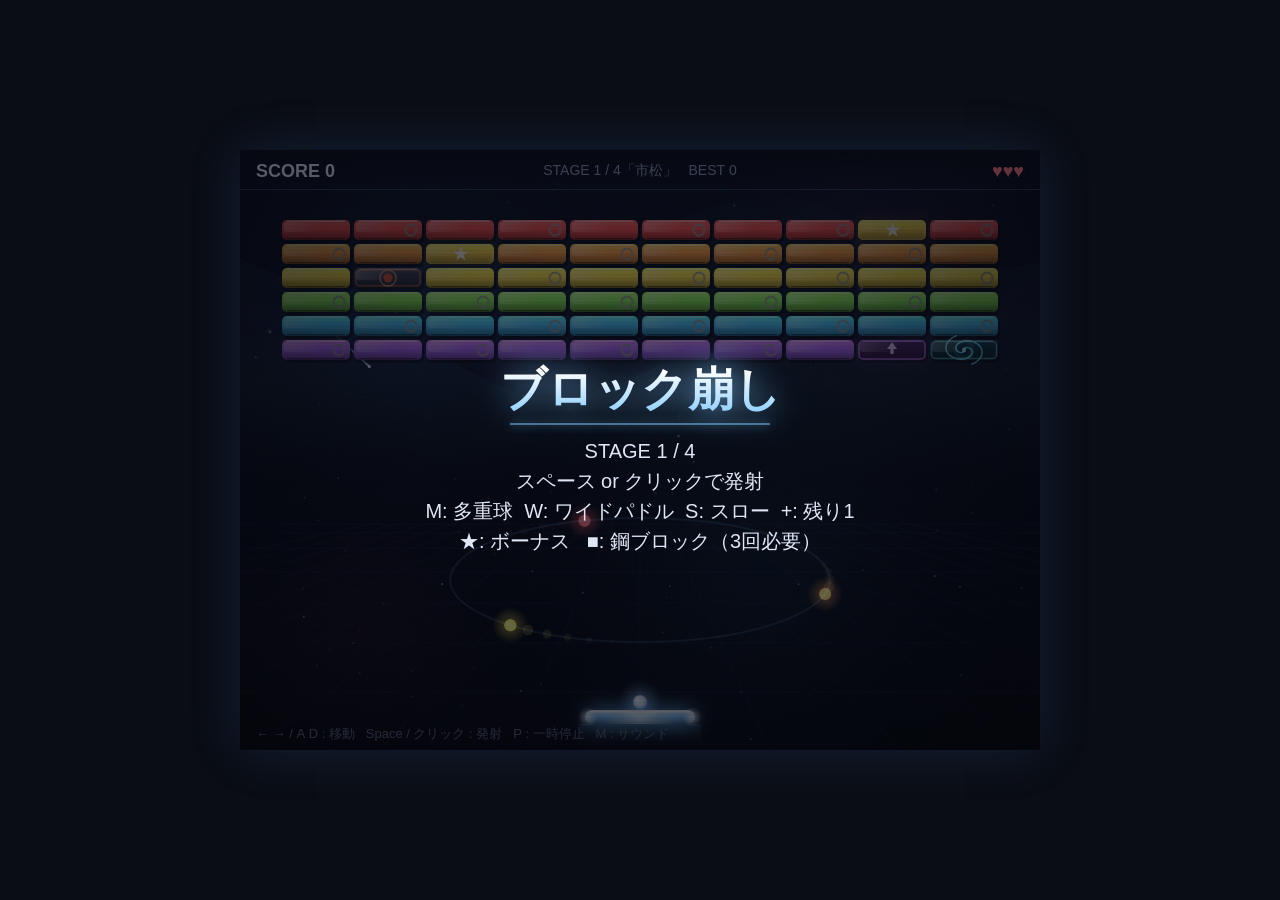
==== commit eb705734: "新要素：重力反転ブロック（破壊で5秒間重力が反転しボールが上へ飛ぶ）" ====
--- a/breakout.html
+++ b/breakout.html
@@ -38,6 +38,8 @@
 const WIDE_MULT = 1.6, WIDE_TIME = 8;
 const SLOW_MULT = 0.72, SLOW_TIME = 8;
 const LASER_TIME = 7, LASER_CD = 0.5, FIRE_TIME = 6, SHIELD_TIME = 10;
+// 重力反転ブロック（破壊で重力が一定時間反転し、ボールが上へ飛ぶ）
+const GRAVITY_TIME = 5, GRAVITY_ACCEL = 380;
 // 反射角度ナビゲート（表示開始距離・線長・透明度をここで調整）
 const NAV = { showDist: 240, len: 150, alpha: 0.34, dash: [5, 7] };
 // 再帰ブロック（内部ミニステージ）
@@ -90,7 +92,7 @@
 let score = 0, lives = 3, best = 0, combo = 0;
 let state = "ready"; // ready | playing | paused | levelclear | win | lose
 let wideT = 0, slowT = 0, clearT = 0, shakeT = 0, shakeMag = 0, comboT = 0;
-let laserT = 0, laserCd = 0, fireT = 0, shieldT = 0;
+let laserT = 0, laserCd = 0, fireT = 0, shieldT = 0, gravityT = 0;
 let lasers = [];
 // 階層システム（0=通常、1=内部ミニステージ）。将来の多階層拡張を見据えた構造。
 let mode = 0;                 // 0 | 1
@@ -226,6 +228,11 @@
       const idx = (Math.random() * list.length) | 0;
       if (list[idx].kind === "normal") { list[idx].kind = "recurse"; list[idx].hp = list[idx].maxHp = 1; break; }
     }
+    // 重力反転ブロック（各ステージ1個、破壊で重力が反転する）
+    for (let i = 0; i < 12; i++) {
+      const idx = (Math.random() * list.length) | 0;
+      if (list[idx].kind === "normal") { list[idx].kind = "gravity"; list[idx].hp = list[idx].maxHp = 1; break; }
+    }
   }
   return list;
 }
@@ -437,7 +444,7 @@
   caps = []; particles = []; popups = []; rings = [];
   glows = []; sparks = []; dying = []; fireworks = []; shocks = []; meteors = []; lasers = [];
   combo = 0; wideT = 0; slowT = 0; shakeT = 0;
-  laserT = 0; laserCd = 0; fireT = 0; shieldT = 0;
+  laserT = 0; laserCd = 0; fireT = 0; shieldT = 0; gravityT = 0;
   state = "ready";
 }
 
@@ -669,7 +676,7 @@
   // 通常ステージを退避し、ズーム演出後に内部ミニステージへ
   savedOuter = {
     blocks: blocks, balls: balls, caps: caps,
-    wideT: wideT, slowT: slowT, laserT: laserT, fireT: fireT, shieldT: shieldT
+    wideT: wideT, slowT: slowT, laserT: laserT, fireT: fireT, shieldT: shieldT, gravityT: gravityT
   };
   pendingRecurse = bl;
   b.x = bl.x + bl.w / 2; b.y = bl.y + bl.h / 2;
@@ -698,7 +705,7 @@
   balls = savedOuter.balls;
   caps = savedOuter.caps;
   wideT = savedOuter.wideT; slowT = savedOuter.slowT; laserT = savedOuter.laserT;
-  fireT = savedOuter.fireT; shieldT = savedOuter.shieldT;
+  fireT = savedOuter.fireT; shieldT = savedOuter.shieldT; gravityT = savedOuter.gravityT;
   savedOuter = null; pendingRecurse = null;
   if (bl) {
     const idx = blocks.indexOf(bl);
@@ -776,6 +783,14 @@
     const mult = 1 + Math.min(combo, 20) * 0.05;
     const destroyed = (--bl.hp <= 0);
     if (destroyed && bl.kind === "bomb") explodeBlock(bl);
+    if (destroyed && bl.kind === "gravity") {
+      gravityT = GRAVITY_TIME;
+      addPopup(bl.x + bl.w / 2, bl.y - 22, "重力反転!", "#c77dff");
+      spawnShock(bl.x + bl.w / 2, bl.y + bl.h / 2, "#c77dff");
+      shake(4, 0.18);
+      beep(160, 0.4, "sine", 0.2);
+      setTimeout(() => beep(80, 0.5, "sine", 0.18), 120);
+    }
     let base;
     if (bl.kind === "bonus") base = destroyed ? 150 : 30;
     else if (bl.kind === "steel") base = destroyed ? 200 : 40;
@@ -785,7 +800,7 @@
     addPopup(bl.x + bl.w / 2, bl.y - 6, "+" + pts, destroyed ? "#ffffff" : "#9aa7c7");
     if (destroyed) {
       blocks.splice(i, 1);
-      const burstColor = bl.kind === "bonus" ? "#ffd54a" : bl.kind === "steel" ? "#c3ccdd" : bl.kind === "bomb" ? "#ff8a4a" : ROW_COLORS[bl.row];
+      const burstColor = bl.kind === "bonus" ? "#ffd54a" : bl.kind === "steel" ? "#c3ccdd" : bl.kind === "bomb" ? "#ff8a4a" : bl.kind === "gravity" ? "#c77dff" : ROW_COLORS[bl.row];
       dying.push({ x: bl.x, y: bl.y, w: bl.w, h: bl.h, color: burstColor, life: 0.28, maxLife: 0.28 });
       spawnBurst(bl.x + bl.w / 2, bl.y + bl.h / 2, burstColor, bl.kind === "bonus" ? 18 : 12);
       spawnShards(bl, burstColor);
@@ -820,6 +835,7 @@
   if (laserCd > 0) laserCd = Math.max(0, laserCd - dt);
   if (fireT > 0) fireT = Math.max(0, fireT - dt);
   if (shieldT > 0) shieldT = Math.max(0, shieldT - dt);
+  if (gravityT > 0) gravityT = Math.max(0, gravityT - dt);
   if (shakeT > 0) shakeT = Math.max(0, shakeT - dt);
 
   for (const s of stars) {
@@ -1000,6 +1016,11 @@
   const slowMult = slowT > 0 ? SLOW_MULT : 1;
   for (let i = balls.length - 1; i >= 0; i--) {
     const b = balls[i];
+    if (gravityT > 0 && !b.stuck) {
+      b.vy -= GRAVITY_ACCEL * dt;
+      const sp = Math.hypot(b.vx, b.vy);
+      if (sp > MAX_SPEED) { b.vx = b.vx / sp * MAX_SPEED; b.vy = b.vy / sp * MAX_SPEED; }
+    }
     const dist = Math.hypot(b.vx, b.vy) * slowMult * dt;
     const steps = Math.max(1, Math.ceil(dist / 3));
     for (let s = 0; s < steps; s++) {
@@ -1056,6 +1077,7 @@
   else if (b.kind === "steel") base = damaged ? "#7f8aa0" : "#9aa6bd";
   else if (b.kind === "bomb") base = "#3a3f52";
   else if (b.kind === "recurse") base = "#123a4a";
+  else if (b.kind === "gravity") base = "#3a1a52";
   else base = ROW_COLORS[b.row];
   const t = performance.now() / 1000;
 
@@ -1187,6 +1209,28 @@
     ctx.lineWidth = 1.5;
     roundRect(b.x + 1.5, b.y + 1.5, b.w - 3, b.h - 3, 4);
     ctx.stroke();
+  }
+  if (b.kind === "gravity") {
+    // 重力反転ブロック：紫色の脈動発光と上向き矢印
+    const pulse = 0.5 + 0.5 * Math.sin(t * 3 + b.x * 0.1);
+    const cx = b.x + b.w / 2, cy = b.y + b.h / 2;
+    ctx.shadowColor = "#c77dff";
+    ctx.shadowBlur = 8 + 8 * pulse;
+    ctx.strokeStyle = "rgba(199,125,255," + (0.5 + 0.4 * pulse).toFixed(2) + ")";
+    ctx.lineWidth = 1.5;
+    roundRect(b.x + 1, b.y + 1, b.w - 2, b.h - 2, 4);
+    ctx.stroke();
+    ctx.shadowBlur = 0;
+    // 上向き矢印（浮き上がる方向を示す）
+    ctx.fillStyle = "rgba(240,220,255," + (0.75 + 0.2 * pulse).toFixed(2) + ")";
+    const ay = cy - 2 + Math.sin(t * 4 + b.x * 0.1) * 2;
+    ctx.beginPath();
+    ctx.moveTo(cx, ay - 5);
+    ctx.lineTo(cx + 5, ay + 2);
+    ctx.lineTo(cx - 5, ay + 2);
+    ctx.closePath();
+    ctx.fill();
+    ctx.fillRect(cx - 1.6, ay + 2, 3.2, 5);
   }
 
   // HPリング（複数HPブロック）
@@ -1786,6 +1830,10 @@
     ctx.fillStyle = "#59e6d0";
     ctx.fillRect(W / 2 - 60, ty, 120 * (shieldT / SHIELD_TIME), 5);
   }
+  if (gravityT > 0) {
+    ctx.fillStyle = "#c77dff";
+    ctx.fillRect(W / 2 - 60, ty, 120 * (gravityT / GRAVITY_TIME), 5);
+  }
 
   if (muted) {
     ctx.fillStyle = "#5a657d";
@@ -1833,6 +1881,13 @@
   requestAnimationFrame(frame);
 }
 requestAnimationFrame(frame);
+window.__dbg = {
+  get blocks(){ return blocks; },
+  get gravityT(){ return gravityT; },
+  get state(){ return state; },
+  get balls(){ return balls; },
+  GRAVITY_TIME, GRAVITY_ACCEL
+};
 })();
 </script>
 </body>
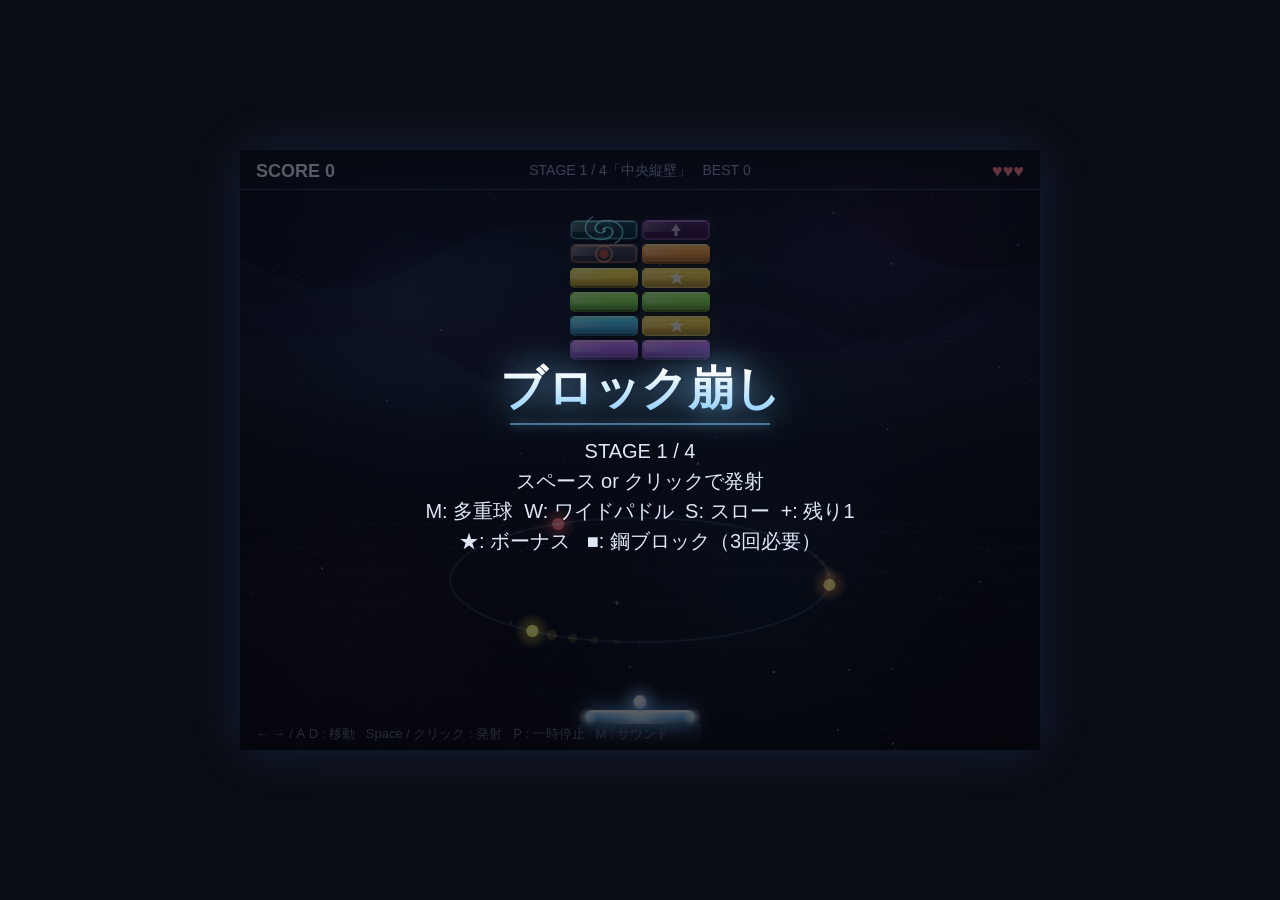
==== commit 31017a47: "新要素：ブラックホール（ランダム出現・引力でボールを吸引し核心で再放出）" ====
--- a/breakout.html
+++ b/breakout.html
@@ -40,6 +40,9 @@
 const LASER_TIME = 7, LASER_CD = 0.5, FIRE_TIME = 6, SHIELD_TIME = 10;
 // 重力反転ブロック（破壊で重力が一定時間反転し、ボールが上へ飛ぶ）
 const GRAVITY_TIME = 5, GRAVITY_ACCEL = 380;
+// ブラックホール（出現範囲のボールを吸い寄せ、核心に触れた球は吸い込まれ再放出される）
+const BH_TIME = 6, BH_RANGE = 190, BH_CORE = 16, BH_PULL = 300;
+const BH_CD_MIN = 8, BH_CD_MAX = 14;
 // 反射角度ナビゲート（表示開始距離・線長・透明度をここで調整）
 const NAV = { showDist: 240, len: 150, alpha: 0.34, dash: [5, 7] };
 // 再帰ブロック（内部ミニステージ）
@@ -93,6 +96,8 @@
 let state = "ready"; // ready | playing | paused | levelclear | win | lose
 let wideT = 0, slowT = 0, clearT = 0, shakeT = 0, shakeMag = 0, comboT = 0;
 let laserT = 0, laserCd = 0, fireT = 0, shieldT = 0, gravityT = 0;
+let bh = null;        // { x, y, t } 現在活動中のブラックホール
+let bhCd = BH_CD_MIN + (BH_CD_MAX - BH_CD_MIN) * Math.random();
 let lasers = [];
 // 階層システム（0=通常、1=内部ミニステージ）。将来の多階層拡張を見据えた構造。
 let mode = 0;                 // 0 | 1
@@ -445,6 +450,7 @@
   glows = []; sparks = []; dying = []; fireworks = []; shocks = []; meteors = []; lasers = [];
   combo = 0; wideT = 0; slowT = 0; shakeT = 0;
   laserT = 0; laserCd = 0; fireT = 0; shieldT = 0; gravityT = 0;
+  if (full) { bh = null; bhCd = BH_CD_MIN + (BH_CD_MAX - BH_CD_MIN) * Math.random(); }
   state = "ready";
 }
 
@@ -676,7 +682,8 @@
   // 通常ステージを退避し、ズーム演出後に内部ミニステージへ
   savedOuter = {
     blocks: blocks, balls: balls, caps: caps,
-    wideT: wideT, slowT: slowT, laserT: laserT, fireT: fireT, shieldT: shieldT, gravityT: gravityT
+    wideT: wideT, slowT: slowT, laserT: laserT, fireT: fireT, shieldT: shieldT, gravityT: gravityT,
+    bh: bh, bhCd: bhCd
   };
   pendingRecurse = bl;
   b.x = bl.x + bl.w / 2; b.y = bl.y + bl.h / 2;
@@ -706,6 +713,7 @@
   caps = savedOuter.caps;
   wideT = savedOuter.wideT; slowT = savedOuter.slowT; laserT = savedOuter.laserT;
   fireT = savedOuter.fireT; shieldT = savedOuter.shieldT; gravityT = savedOuter.gravityT;
+  bh = savedOuter.bh; bhCd = savedOuter.bhCd;
   savedOuter = null; pendingRecurse = null;
   if (bl) {
     const idx = blocks.indexOf(bl);
@@ -837,6 +845,34 @@
   if (shieldT > 0) shieldT = Math.max(0, shieldT - dt);
   if (gravityT > 0) gravityT = Math.max(0, gravityT - dt);
   if (shakeT > 0) shakeT = Math.max(0, shakeT - dt);
+
+  // ブラックホールの出現（ランダム間隔）と消滅
+  if (state === "playing") {
+    if (bh) {
+      bh.t -= dt;
+      if (bh.t <= 0) {
+        spawnRing(bh.x, bh.y, "#7ee8ff", 60);
+        spawnShock(bh.x, bh.y, "#7ee8ff");
+        bh = null;
+        bhCd = BH_CD_MIN + (BH_CD_MAX - BH_CD_MIN) * Math.random();
+      }
+    } else {
+      bhCd -= dt;
+      if (bhCd <= 0) {
+        bh = {
+          x: 60 + Math.random() * (W - 120),
+          y: TOP + 30 + Math.random() * (H - TOP - 170),
+          t: BH_TIME
+        };
+        spawnRing(bh.x, bh.y, "#7ee8ff", 60);
+        spawnShock(bh.x, bh.y, "#7ee8ff");
+        addPopup(bh.x, bh.y - 26, "ブラックホール!", "#c77dff");
+        shake(3, 0.15);
+        beep(200, 0.3, "sine", 0.16);
+        setTimeout(() => beep(60, 0.4, "sine", 0.14), 100);
+      }
+    }
+  }
 
   for (const s of stars) {
     s.y += s.vy * dt;
@@ -1021,6 +1057,18 @@
       const sp = Math.hypot(b.vx, b.vy);
       if (sp > MAX_SPEED) { b.vx = b.vx / sp * MAX_SPEED; b.vy = b.vy / sp * MAX_SPEED; }
     }
+    // ブラックホールの引力（出現範囲内では中心へ引き寄せられる）
+    if (bh && !b.stuck) {
+      const ddx = bh.x - b.x, ddy = bh.y - b.y;
+      const dd = Math.hypot(ddx, ddy);
+      if (dd < BH_RANGE && dd > 0.001) {
+        const pull = BH_PULL * (1 - dd / BH_RANGE);
+        b.vx += (ddx / dd) * pull * dt;
+        b.vy += (ddy / dd) * pull * dt;
+        const sp = Math.hypot(b.vx, b.vy);
+        if (sp > MAX_SPEED) { b.vx = b.vx / sp * MAX_SPEED; b.vy = b.vy / sp * MAX_SPEED; }
+      }
+    }
     const dist = Math.hypot(b.vx, b.vy) * slowMult * dt;
     const steps = Math.max(1, Math.ceil(dist / 3));
     for (let s = 0; s < steps; s++) {
@@ -1041,6 +1089,30 @@
         beep(520, 0.08, "sine", 0.18);
       } else {
         balls.splice(i, 1);
+      }
+    }
+  }
+  // ブラックホールの核心に触れたボールは吸い込まれ、ランダムな外向きに再放出される
+  if (bh) {
+    for (let i = 0; i < balls.length; i++) {
+      const b = balls[i];
+      if (b.stuck) continue;
+      const ddx = bh.x - b.x, ddy = bh.y - b.y;
+      if (Math.hypot(ddx, ddy) <= BH_CORE + BALL_R) {
+        const a = Math.random() * Math.PI * 2;
+        b.x = bh.x + Math.cos(a) * (BH_CORE + BALL_R + 2);
+        b.y = bh.y + Math.sin(a) * (BH_CORE + BALL_R + 2);
+        const sp = b.sp || STAGE_SPEEDS[stage];
+        b.vx = Math.cos(a) * sp;
+        b.vy = Math.sin(a) * sp;
+        b.trail.length = 0;
+        spawnRing(bh.x, bh.y, "#c77dff", 44);
+        spawnShock(bh.x, bh.y, "#c77dff");
+        spawnBurst(bh.x, bh.y, "#c77dff", 14);
+        shake(3, 0.12);
+        beep(90, 0.25, "sine", 0.2);
+        setTimeout(() => beep(220, 0.12, "sine", 0.14), 80);
+        break;
       }
     }
   }
@@ -1365,6 +1437,55 @@
   if (shakeT > 0) ctx.translate((Math.random() * 2 - 1) * shakeMag, (Math.random() * 2 - 1) * shakeMag);
 
   for (const b of blocks) drawBlock(b);
+
+  // ブラックホール（回転する吸積環と渦）
+  if (bh) {
+    const t2 = performance.now() / 1000;
+    const cx = bh.x, cy = bh.y;
+    ctx.save();
+    ctx.globalCompositeOperation = "lighter";
+    const grad = ctx.createRadialGradient(cx, cy, 0, cx, cy, BH_RANGE * 0.5);
+    grad.addColorStop(0, "rgba(199,125,255,0.30)");
+    grad.addColorStop(0.5, "rgba(126,232,255,0.10)");
+    grad.addColorStop(1, "rgba(126,232,255,0)");
+    ctx.fillStyle = grad;
+    ctx.beginPath();
+    ctx.arc(cx, cy, BH_RANGE * 0.5, 0, Math.PI * 2);
+    ctx.fill();
+    ctx.restore();
+    // 核心（暗黒球）
+    ctx.save();
+    ctx.fillStyle = "#05060a";
+    ctx.shadowColor = "#c77dff";
+    ctx.shadowBlur = 22;
+    ctx.beginPath();
+    ctx.arc(cx, cy, BH_CORE, 0, Math.PI * 2);
+    ctx.fill();
+    ctx.restore();
+    // 吸積環
+    ctx.save();
+    ctx.strokeStyle = hexToRgba("#7ee8ff", 0.7);
+    ctx.lineWidth = 2.5;
+    ctx.shadowColor = "#7ee8ff";
+    ctx.shadowBlur = 12;
+    ctx.beginPath();
+    ctx.arc(cx, cy, BH_CORE + 5, 0, Math.PI * 2);
+    ctx.stroke();
+    ctx.restore();
+    // 渦を巻く粒子
+    ctx.save();
+    for (let i = 0; i < 10; i++) {
+      const a = t2 * 3.2 + i * (Math.PI * 2 / 10);
+      const r = BH_CORE + 9 + (i % 3) * 5;
+      const ox = cx + Math.cos(a) * r;
+      const oy = cy + Math.sin(a) * r;
+      ctx.fillStyle = hexToRgba(i % 2 ? "#c77dff" : "#7ee8ff", 0.85);
+      ctx.beginPath();
+      ctx.arc(ox, oy, 2, 0, Math.PI * 2);
+      ctx.fill();
+    }
+    ctx.restore();
+  }
 
   // 破壊ブロックの縮小フェード
   for (const d of dying) {
@@ -1886,7 +2007,9 @@
   get gravityT(){ return gravityT; },
   get state(){ return state; },
   get balls(){ return balls; },
-  GRAVITY_TIME, GRAVITY_ACCEL
+  get bh(){ return bh; },
+  get bhCd(){ return bhCd; },
+  GRAVITY_TIME, GRAVITY_ACCEL, BH_TIME, BH_RANGE, BH_CORE, BH_PULL
 };
 })();
 </script>
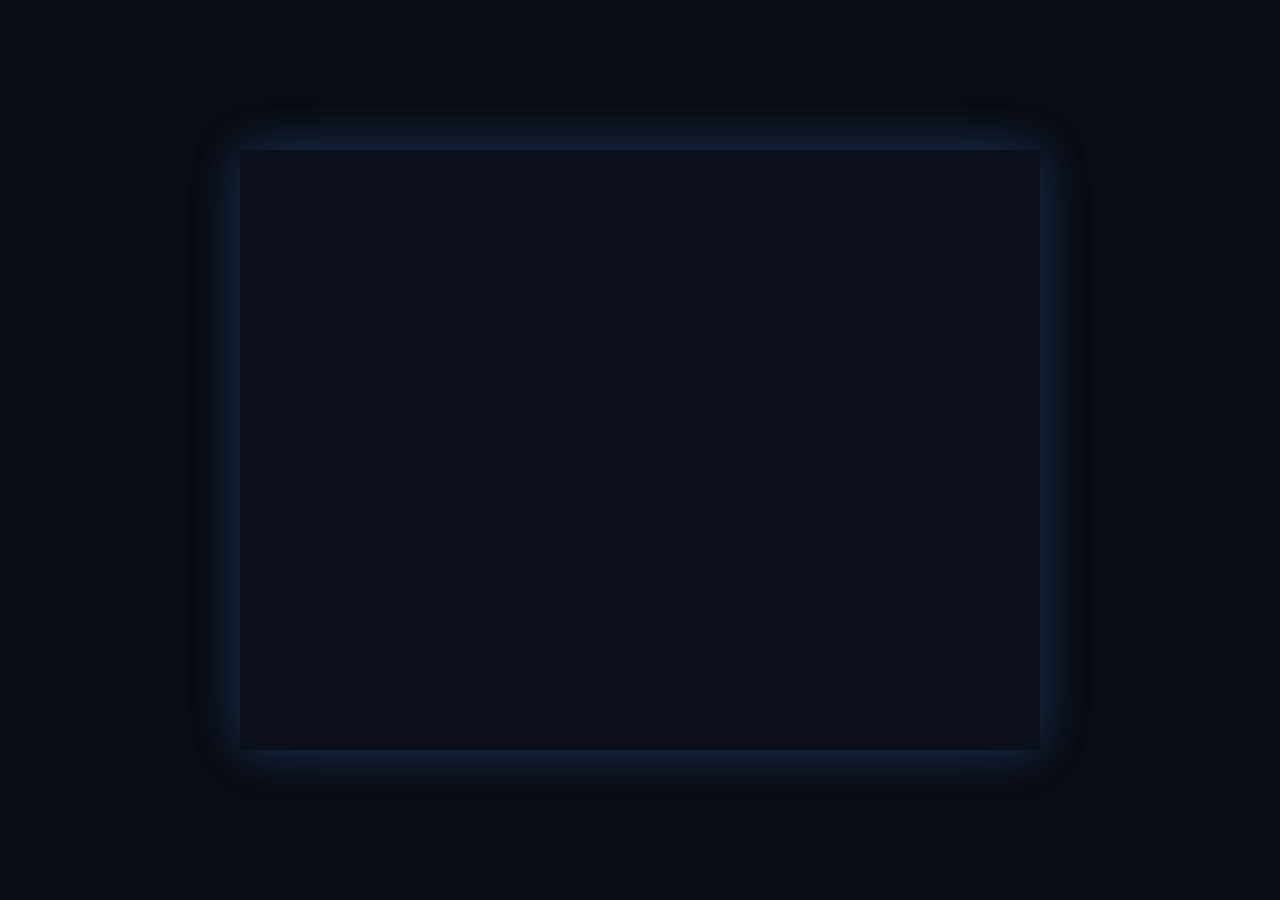
==== commit e59d0ff4: "新要素：変な演出システム（スピード違反・資産棚卸し等の遊び要素をオーバーレイで追加、Nキーで切替）" ====
--- a/breakout.html
+++ b/breakout.html
@@ -443,6 +443,7 @@
 }
 
 function reset(full) {
+  if (window.FB) FB.onReset(full);
   if (full) { stage = 0; score = 0; lives = 3; pickStagePatterns(); }
   blocks = makeBlocks(stage);
   balls = [{ x: paddle.x + paddle.w / 2, y: PADDLE_Y - BALL_R - 1, vx: 0, vy: 0, stuck: true, sp: STAGE_SPEEDS[stage], trail: [] }];
@@ -593,9 +594,9 @@
 
 // ---- 衝突 ----
 function collideWalls(b) {
-  if (b.x < BALL_R) { b.x = BALL_R; b.vx = Math.abs(b.vx); beep(150, 0.05, "square", 0.12); spawnSparks(BALL_R, b.y, "#9ecbff", 6, 140); wallHitT = 0.12; }
-  else if (b.x > W - BALL_R) { b.x = W - BALL_R; b.vx = -Math.abs(b.vx); beep(150, 0.05, "square", 0.12); spawnSparks(W - BALL_R, b.y, "#9ecbff", 6, 140); wallHitT = 0.12; }
-  if (b.y < BALL_R) { b.y = BALL_R; b.vy = Math.abs(b.vy); beep(150, 0.05, "square", 0.12); spawnSparks(b.x, BALL_R, "#9ecbff", 6, 140); wallHitT = 0.12; }
+  if (b.x < BALL_R) { b.x = BALL_R; b.vx = Math.abs(b.vx); beep(150, 0.05, "square", 0.12); spawnSparks(BALL_R, b.y, "#9ecbff", 6, 140); wallHitT = 0.12; if (window.FB) FB.onWallHit("L"); }
+  else if (b.x > W - BALL_R) { b.x = W - BALL_R; b.vx = -Math.abs(b.vx); beep(150, 0.05, "square", 0.12); spawnSparks(W - BALL_R, b.y, "#9ecbff", 6, 140); wallHitT = 0.12; if (window.FB) FB.onWallHit("R"); }
+  if (b.y < BALL_R) { b.y = BALL_R; b.vy = Math.abs(b.vy); beep(150, 0.05, "square", 0.12); spawnSparks(b.x, BALL_R, "#9ecbff", 6, 140); wallHitT = 0.12; if (window.FB) FB.onWallHit("T"); }
 }
 
 // 水平走行防止：バー接触・ブロック破壊から一定時間経過すると斜め上へ修正
@@ -641,6 +642,7 @@
     if (combo >= 3) addPopup(b.x, b.y - 26, "COMBO " + combo, "#ffe14a");
     combo = 0;
     beep(240, 0.06, "square", 0.18);
+    if (window.FB) FB.onPaddleHit(b);
   }
 }
 
@@ -828,6 +830,7 @@
 
 // ---- 更新 ----
 function update(dt) {
+  if (window.FB) FB.onUpdate(dt);
   if (keys["ArrowLeft"] || keys["KeyA"]) paddle.tx -= PADDLE_SPEED * dt;
   if (keys["ArrowRight"] || keys["KeyD"]) paddle.tx += PADDLE_SPEED * dt;
   paddle.tx = clamp(paddle.tx, 0, W - paddle.w);
@@ -1021,8 +1024,8 @@
     if (Math.random() < dt * 6) spawnFirework(60 + Math.random() * (W - 120), 80 + Math.random() * (H * 0.5));
     if (clearT <= 0) {
       stage++;
-      if (stage >= STAGE_SPEEDS.length) { state = "win"; winJingle(); saveBest(); }
-      else reset(false);
+      if (stage >= STAGE_SPEEDS.length) { state = "win"; winJingle(); saveBest(); if (window.FB) FB.onWin(); }
+      else { reset(false); if (window.FB) FB.onStageClear(); }
     }
     return;
   }
@@ -1123,7 +1126,7 @@
     beep(110, 0.3, "sawtooth", 0.2);
     shake(5, 0.3);
     vignetteT = 1;
-    if (lives <= 0) { state = "lose"; saveBest(); }
+    if (lives <= 0) { state = "lose"; saveBest(); if (window.FB) FB.onGameOver(); }
     else reset(false);
     return;
   }
@@ -2013,5 +2016,6 @@
 };
 })();
 </script>
+<script src="funny.js"></script>
 </body>
 </html>
